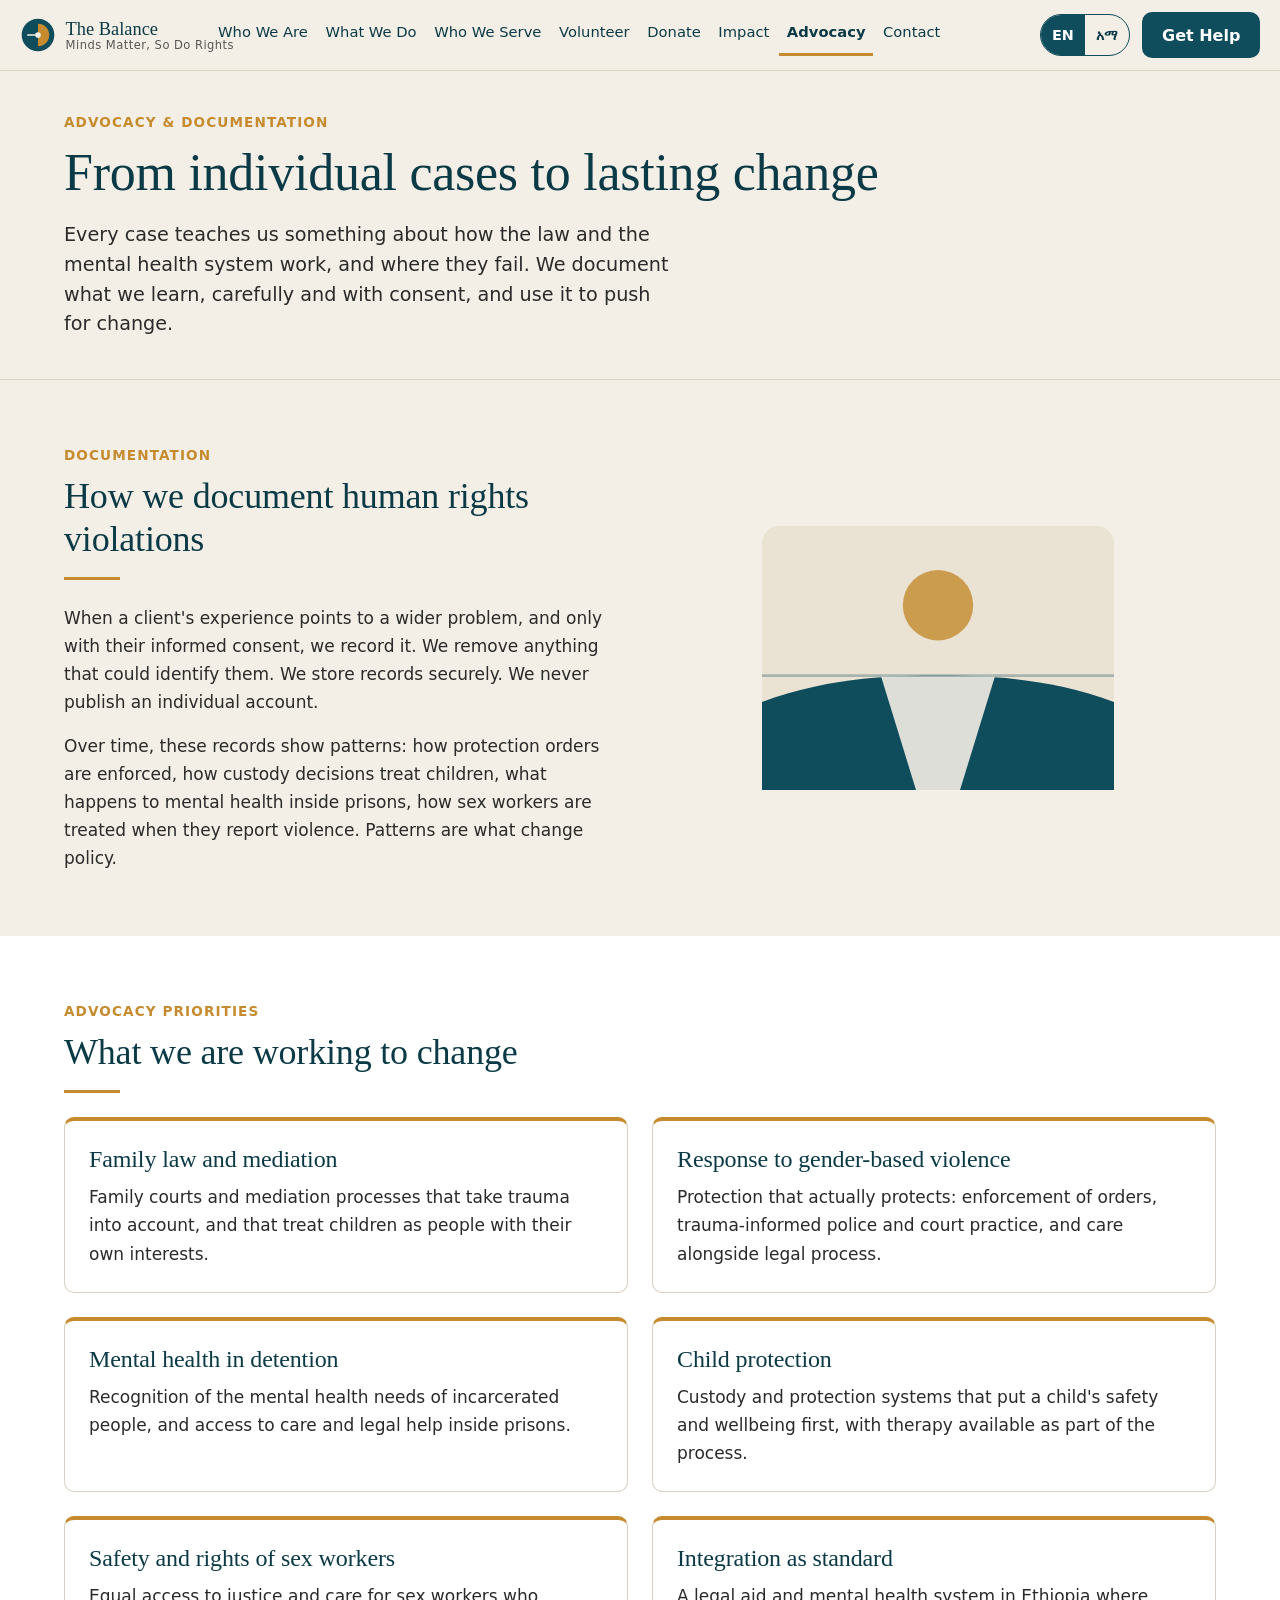
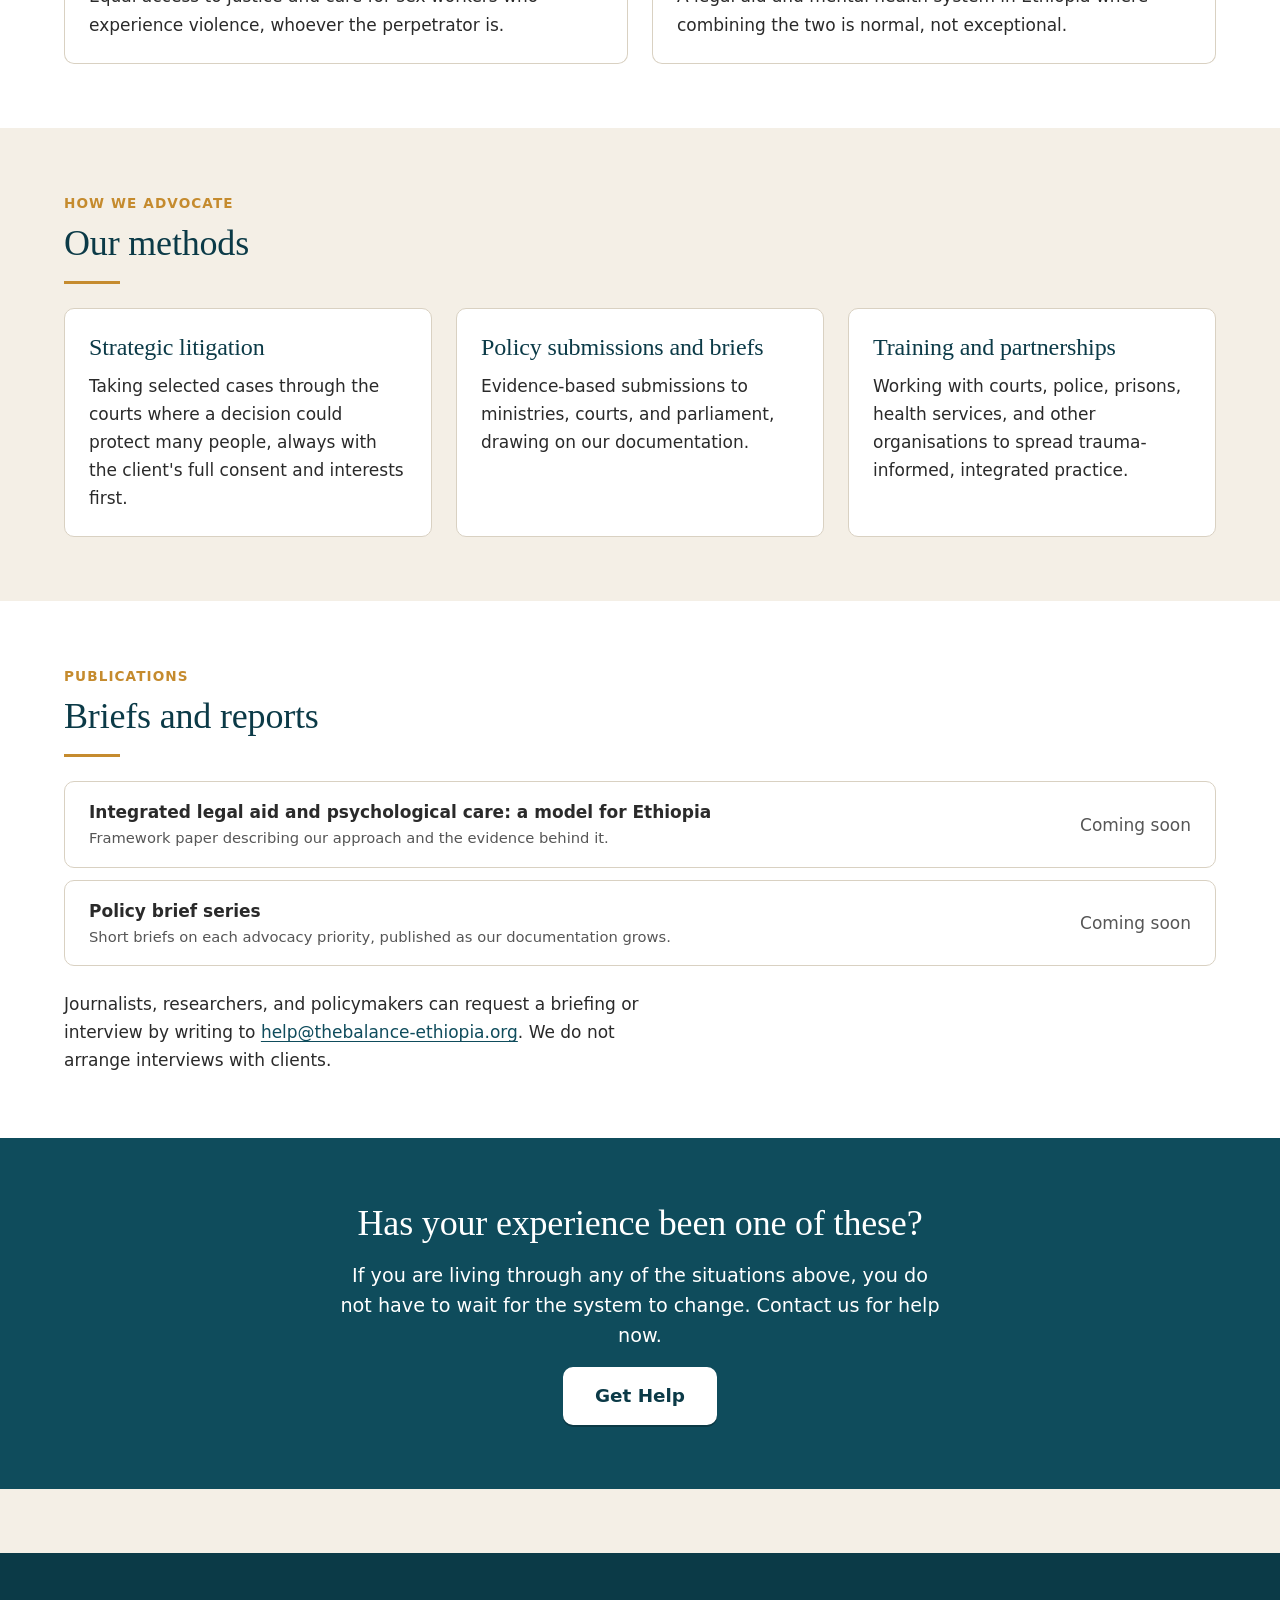
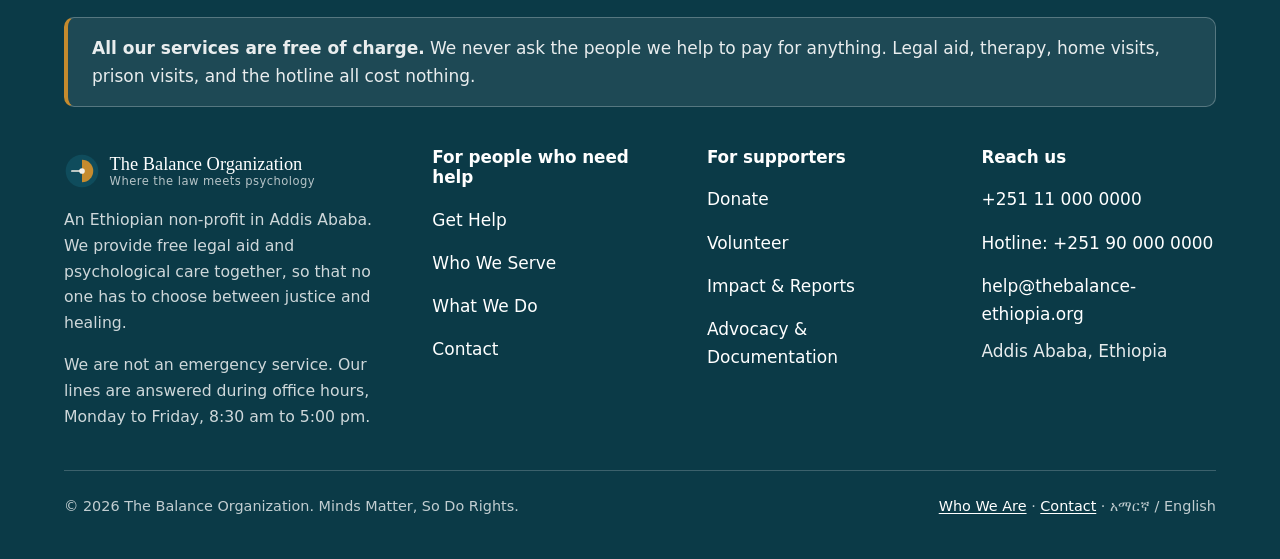
==== advocacy.html @ 49aa0411 "Build The Balance Organization website Ten-page static site for an Addis Ababa non-profit providing " ====
<!DOCTYPE html>
<html lang="en">
<head>
  <meta charset="utf-8">
  <meta name="viewport" content="width=device-width, initial-scale=1">
  <title>Advocacy & Documentation · The Balance Organization</title>
  <meta name="description" content="How we document human rights violations with consent and use what we learn to change law and practice in Ethiopia.">
  <meta name="theme-color" content="#0F4C5C">
  <link rel="icon" href="favicon.svg" type="image/svg+xml">
  <link rel="stylesheet" href="assets/css/style.css">
</head>
<body>
<a class="skip-link" href="#main">Skip to main content</a>
<header class="site-header">
  <div class="wrap site-header__bar">
    <a class="brand" href="index.html">
      <img class="brand__mark" src="assets/img/mark.svg" alt="" width="36" height="36">
      <span class="brand__name">The Balance<small>Minds Matter, So Do Rights</small></span>
    </a>
    <nav class="site-nav" id="site-nav" aria-label="Main" data-open="false">
      <ul>
          <li><a href="who-we-are.html">Who We Are</a></li>
          <li><a href="what-we-do.html">What We Do</a></li>
          <li><a href="who-we-serve.html">Who We Serve</a></li>
          <li><a href="volunteer.html">Volunteer</a></li>
          <li><a href="donate.html">Donate</a></li>
          <li><a href="impact.html">Impact</a></li>
          <li><a href="advocacy.html" aria-current="page">Advocacy</a></li>
          <li><a href="contact.html">Contact</a></li>
      </ul>
    </nav>
    <div class="lang-toggle" role="group" aria-label="Language">
      <button type="button" data-lang="en" aria-pressed="true" lang="en">EN</button>
      <button type="button" data-lang="am" aria-pressed="false" lang="am">አማ</button>
    </div>
    <a class="btn btn--help" href="get-help.html">Get Help</a>
    <button class="nav-toggle" type="button" aria-controls="site-nav" aria-expanded="false">
      <span class="visually-hidden">Menu</span>
      <svg class="icon-menu" viewBox="0 0 24 24" fill="none" stroke="currentColor" stroke-width="2" stroke-linecap="round" aria-hidden="true"><path d="M4 7h16M4 12h16M4 17h16"/></svg>
      <svg class="icon-close" viewBox="0 0 24 24" fill="none" stroke="currentColor" stroke-width="2" stroke-linecap="round" aria-hidden="true"><path d="M6 6l12 12M18 6L6 18"/></svg>
    </button>
  </div>
  <div class="lang-notice" id="lang-notice" hidden>
    <div class="wrap">
      <p><span lang="am">የአማርኛ ገጾች በዝግጅት ላይ ናቸው። እባክዎ ይደውሉልን፦ <a href="tel:+251110000000">+251 11 000 0000</a>።</span><br>
      <span lang="en">Our Amharic pages are being prepared. Please call us on <a href="tel:+251110000000">+251 11 000 0000</a>.</span></p>
      <button type="button" data-close-lang-notice>Close</button>
    </div>
  </div>
</header>

<main id="main">

<section class="hero--page">
  <div class="wrap">
    <span class="eyebrow">Advocacy &amp; Documentation</span>
    <h1>From individual cases to lasting change</h1>
    <p class="lead measure">Every case teaches us something about how the law and the mental health system work, and where they fail. We document what we learn, carefully and with consent, and use it to push for change.</p>
  </div>
</section>

<section class="section">
  <div class="wrap two-up">
    <div>
      <span class="eyebrow">Documentation</span>
      <h2>How we document human rights violations</h2>
      <hr class="rule">
      <p class="measure">When a client's experience points to a wider problem, and only with their informed consent, we record it. We remove anything that could identify them. We store records securely. We never publish an individual account.</p>
      <p class="measure">Over time, these records show patterns: how protection orders are enforced, how custody decisions treat children, what happens to mental health inside prisons, how sex workers are treated when they report violence. Patterns are what change policy.</p>
    </div>
    <div class="two-up__art art">
      <img src="assets/img/path.svg" alt="" width="400" height="300">
    </div>
  </div>
</section>

<section class="section section--white">
  <div class="wrap">
    <span class="eyebrow">Advocacy priorities</span>
    <h2>What we are working to change</h2>
    <hr class="rule">
    <div class="grid grid--2">
      <div class="card card--accent">
        <h3>Family law and mediation</h3>
        <p>Family courts and mediation processes that take trauma into account, and that treat children as people with their own interests.</p>
      </div>
      <div class="card card--accent">
        <h3>Response to gender-based violence</h3>
        <p>Protection that actually protects: enforcement of orders, trauma-informed police and court practice, and care alongside legal process.</p>
      </div>
      <div class="card card--accent">
        <h3>Mental health in detention</h3>
        <p>Recognition of the mental health needs of incarcerated people, and access to care and legal help inside prisons.</p>
      </div>
      <div class="card card--accent">
        <h3>Child protection</h3>
        <p>Custody and protection systems that put a child's safety and wellbeing first, with therapy available as part of the process.</p>
      </div>
      <div class="card card--accent">
        <h3>Safety and rights of sex workers</h3>
        <p>Equal access to justice and care for sex workers who experience violence, whoever the perpetrator is.</p>
      </div>
      <div class="card card--accent">
        <h3>Integration as standard</h3>
        <p>A legal aid and mental health system in Ethiopia where combining the two is normal, not exceptional.</p>
      </div>
    </div>
  </div>
</section>

<section class="section">
  <div class="wrap">
    <span class="eyebrow">How we advocate</span>
    <h2>Our methods</h2>
    <hr class="rule">
    <div class="grid grid--3">
      <div class="card">
        <h3>Strategic litigation</h3>
        <p>Taking selected cases through the courts where a decision could protect many people, always with the client's full consent and interests first.</p>
      </div>
      <div class="card">
        <h3>Policy submissions and briefs</h3>
        <p>Evidence-based submissions to ministries, courts, and parliament, drawing on our documentation.</p>
      </div>
      <div class="card">
        <h3>Training and partnerships</h3>
        <p>Working with courts, police, prisons, health services, and other organisations to spread trauma-informed, integrated practice.</p>
      </div>
    </div>
  </div>
</section>

<section class="section section--white" id="publications">
  <div class="wrap">
    <span class="eyebrow">Publications</span>
    <h2>Briefs and reports</h2>
    <hr class="rule">
    <ul class="report-list">
      <li>
        <div>
          <strong>Integrated legal aid and psychological care: a model for Ethiopia</strong>
          <span class="report__meta">Framework paper describing our approach and the evidence behind it.</span>
        </div>
        <span class="muted">Coming soon</span>
      </li>
      <li>
        <div>
          <strong>Policy brief series</strong>
          <span class="report__meta">Short briefs on each advocacy priority, published as our documentation grows.</span>
        </div>
        <span class="muted">Coming soon</span>
      </li>
    </ul>
    <p class="mt-3 measure">Journalists, researchers, and policymakers can request a briefing or interview by writing to <a href="mailto:help@thebalance-ethiopia.org">help@thebalance-ethiopia.org</a>. We do not arrange interviews with clients.</p>
  </div>
</section>

<section class="section section--teal">
  <div class="wrap center">
    <h2>Has your experience been one of these?</h2>
    <p class="lead measure">If you are living through any of the situations above, you do not have to wait for the system to change. Contact us for help now.</p>
    <a class="btn btn--help" href="get-help.html">Get Help</a>
  </div>
</section>

</main>
<footer class="site-footer">
  <div class="wrap">
    <div class="footer-free">
      <p><strong>All our services are free of charge.</strong> We never ask the people we help to pay for anything. Legal aid, therapy, home visits, prison visits, and the hotline all cost nothing.</p>
    </div>
    <div class="footer-grid">
      <div class="footer-brand">
        <a class="brand" href="index.html">
          <img class="brand__mark" src="assets/img/mark.svg" alt="" width="36" height="36">
          <span class="brand__name">The Balance Organization<small>Where the law meets psychology</small></span>
        </a>
        <p>An Ethiopian non-profit in Addis Ababa. We provide free legal aid and psychological care together, so that no one has to choose between justice and healing.</p>
        <p>We are not an emergency service. Our lines are answered during office hours, Monday to Friday, 8:30 am to 5:00 pm.</p>
      </div>
      <div>
        <h2>For people who need help</h2>
        <ul>
          <li><a href="get-help.html">Get Help</a></li>
          <li><a href="who-we-serve.html">Who We Serve</a></li>
          <li><a href="what-we-do.html">What We Do</a></li>
          <li><a href="contact.html">Contact</a></li>
        </ul>
      </div>
      <div>
        <h2>For supporters</h2>
        <ul>
          <li><a href="donate.html">Donate</a></li>
          <li><a href="volunteer.html">Volunteer</a></li>
          <li><a href="impact.html">Impact &amp; Reports</a></li>
          <li><a href="advocacy.html">Advocacy &amp; Documentation</a></li>
        </ul>
      </div>
      <div>
        <h2>Reach us</h2>
        <ul>
          <li><a href="tel:+251110000000">+251 11 000 0000</a></li>
          <li><a href="tel:+251900000000">Hotline: +251 90 000 0000</a></li>
          <li><a href="mailto:help@thebalance-ethiopia.org">help@thebalance-ethiopia.org</a></li>
          <li>Addis Ababa, Ethiopia</li>
        </ul>
      </div>
    </div>
    <div class="footer-bottom">
      <p>&copy; <span id="year">2026</span> The Balance Organization. Minds Matter, So Do Rights.</p>
      <p><a href="who-we-are.html">Who We Are</a> &middot; <a href="contact.html">Contact</a> &middot; <span lang="am">አማርኛ</span> / English</p>
    </div>
  </div>
</footer>
<script src="assets/js/main.js"></script>
</body>
</html>
---- assets/css/style.css ----
/* ==========================================================================
   The Balance Organization — site stylesheet
   Mobile-first. No external dependencies. System fonts for fast loading.
   ========================================================================== */

:root {
  --teal: #0F4C5C;
  --teal-dark: #0B3A47;
  --teal-soft: #E3EDEF;
  --sand: #F4EFE6;
  --sand-deep: #EAE2D3;
  --gold: #C58B2E;
  --gold-soft: #F3E6CF;
  --charcoal: #2A2A2A;
  --ink-muted: #565656;
  --white: #FFFFFF;
  --line: #D9D1C2;
  --danger: #8A2B2B;

  --font-serif: Georgia, "Times New Roman", "Noto Serif Ethiopic", "Abyssinica SIL", serif;
  --font-sans: system-ui, -apple-system, "Segoe UI", Roboto, "Helvetica Neue", Arial, "Noto Sans Ethiopic", sans-serif;

  --measure: 38rem;
  --wrap: 72rem;
  --radius: 10px;
  --tap: 3rem; /* 48px minimum tap target */
  --space-1: 0.5rem;
  --space-2: 1rem;
  --space-3: 1.5rem;
  --space-4: 2.5rem;
  --space-5: 4rem;
  --space-6: 6rem;
}

/* --------------------------------------------------------------------------
   Reset / base
   -------------------------------------------------------------------------- */
*, *::before, *::after { box-sizing: border-box; }
html { -webkit-text-size-adjust: 100%; scroll-behavior: smooth; }
@media (prefers-reduced-motion: reduce) {
  html { scroll-behavior: auto; }
  *, *::before, *::after { transition: none !important; animation: none !important; }
}
body {
  margin: 0;
  font-family: var(--font-sans);
  font-size: 1.0625rem;
  line-height: 1.65;
  color: var(--charcoal);
  background: var(--sand);
}
img, svg { max-width: 100%; height: auto; display: block; }
h1, h2, h3, h4 {
  font-family: var(--font-serif);
  font-weight: 400;
  line-height: 1.2;
  color: var(--teal-dark);
  margin: 0 0 var(--space-2);
  letter-spacing: -0.005em;
}
h1 { font-size: clamp(2rem, 6vw, 3.25rem); }
h2 { font-size: clamp(1.6rem, 4.5vw, 2.25rem); }
h3 { font-size: clamp(1.25rem, 3.5vw, 1.5rem); }
h4 { font-size: 1.125rem; font-family: var(--font-sans); font-weight: 600; }
p, ul, ol { margin: 0 0 var(--space-2); }
p:last-child, ul:last-child, ol:last-child { margin-bottom: 0; }
ul, ol { padding-left: 1.25rem; }
li { margin-bottom: 0.4rem; }
a { color: var(--teal); text-underline-offset: 0.15em; }
a:hover { color: var(--teal-dark); }
strong { font-weight: 600; }
small { font-size: 0.9rem; }
hr { border: 0; border-top: 1px solid var(--line); margin: var(--space-4) 0; }

:focus-visible {
  outline: 3px solid var(--gold);
  outline-offset: 3px;
  border-radius: 4px;
}

.visually-hidden {
  position: absolute !important;
  width: 1px; height: 1px;
  padding: 0; margin: -1px;
  overflow: hidden; clip: rect(0 0 0 0);
  white-space: nowrap; border: 0;
}

.skip-link {
  position: absolute; left: 0.5rem; top: -4rem;
  background: var(--teal); color: var(--white);
  padding: 0.75rem 1rem; border-radius: var(--radius);
  z-index: 100; text-decoration: none;
}
.skip-link:focus { top: 0.5rem; }

/* --------------------------------------------------------------------------
   Layout helpers
   -------------------------------------------------------------------------- */
.wrap { width: min(100% - 2.5rem, var(--wrap)); margin-inline: auto; }
.measure { max-width: var(--measure); }
.center { text-align: center; }
.center .measure { margin-inline: auto; }

.section { padding: var(--space-5) 0; }
.section--tight { padding: var(--space-4) 0; }
.section--teal { background: var(--teal); color: var(--white); }
.section--teal h1, .section--teal h2, .section--teal h3, .section--teal h4 { color: var(--white); }
.section--teal a { color: var(--white); }
.section--teal .muted { color: rgba(255,255,255,0.85); }
.section--white { background: var(--white); }
.section--deep { background: var(--sand-deep); }

.eyebrow {
  font-family: var(--font-sans);
  font-size: 0.85rem;
  font-weight: 600;
  letter-spacing: 0.08em;
  text-transform: uppercase;
  color: var(--gold);
  margin-bottom: var(--space-1);
  display: block;
}
.section--teal .eyebrow { color: var(--gold-soft); }
.lead { font-size: 1.2rem; line-height: 1.55; }
.muted { color: var(--ink-muted); }

.rule {
  width: 3.5rem; height: 3px; background: var(--gold);
  border: 0; margin: var(--space-2) 0 var(--space-3);
}
.center .rule { margin-inline: auto; }

.grid { display: grid; gap: var(--space-3); }
@media (min-width: 40em) {
  .grid--2 { grid-template-columns: repeat(2, 1fr); }
  .grid--3 { grid-template-columns: repeat(2, 1fr); }
}
@media (min-width: 60em) {
  .grid--3 { grid-template-columns: repeat(3, 1fr); }
  .grid--4 { grid-template-columns: repeat(4, 1fr); }
  .grid--sidebar { grid-template-columns: 2fr 1fr; align-items: start; }
}

.stack > * + * { margin-top: var(--space-2); }
.stack-lg > * + * { margin-top: var(--space-4); }

/* --------------------------------------------------------------------------
   Buttons — "Get Help" is always the most prominent element on the page.
   "Donate" is secondary and never sits in the same block as "Get Help".
   -------------------------------------------------------------------------- */
.btn {
  display: inline-flex; align-items: center; justify-content: center; gap: 0.5rem;
  min-height: var(--tap); padding: 0.85rem 1.5rem;
  font-family: var(--font-sans); font-size: 1.05rem; font-weight: 600;
  text-decoration: none; border-radius: var(--radius);
  border: 2px solid transparent; cursor: pointer;
  transition: background-color 120ms ease, color 120ms ease, border-color 120ms ease;
  line-height: 1.2; text-align: center;
}
.btn--help {
  background: var(--teal); color: var(--white); border-color: var(--teal);
  font-size: 1.15rem; padding: 1rem 1.9rem;
  box-shadow: 0 2px 0 var(--teal-dark);
}
.btn--help:hover, .btn--help:focus-visible { background: var(--teal-dark); border-color: var(--teal-dark); color: var(--white); }
.section--teal .btn--help { background: var(--white); color: var(--teal-dark); border-color: var(--white); box-shadow: 0 2px 0 rgba(0,0,0,0.25); }
.section--teal .btn--help:hover { background: var(--sand); color: var(--teal-dark); border-color: var(--sand); }

.btn--secondary {
  background: transparent; color: var(--teal-dark); border-color: var(--teal);
}
.btn--secondary:hover, .btn--secondary:focus-visible { background: var(--teal-soft); color: var(--teal-dark); }
.section--teal .btn--secondary { color: var(--white); border-color: rgba(255,255,255,0.7); }
.section--teal .btn--secondary:hover { background: rgba(255,255,255,0.12); color: var(--white); }

.btn--quiet { background: transparent; color: var(--teal); border-color: transparent; text-decoration: underline; text-underline-offset: 0.2em; }
.btn--block { display: flex; width: 100%; }
.btn--sm { min-height: 2.75rem; padding: 0.6rem 1.1rem; font-size: 0.98rem; }

.btn-note { display: block; margin-top: 0.75rem; font-size: 0.92rem; color: var(--ink-muted); }
.section--teal .btn-note { color: rgba(255,255,255,0.85); }

/* --------------------------------------------------------------------------
   Header
   -------------------------------------------------------------------------- */
.site-header {
  background: var(--sand);
  border-bottom: 1px solid var(--line);
  position: sticky; top: 0; z-index: 50;
}
.site-header__bar {
  display: flex; flex-wrap: wrap; align-items: center; gap: 0.5rem;
  min-height: 4.25rem; padding: 0.5rem 0;
}
.brand {
  display: inline-flex; align-items: center; gap: 0.6rem;
  text-decoration: none; color: var(--teal-dark);
  margin-right: auto; min-height: var(--tap);
}
.brand__mark { width: 2.25rem; height: 2.25rem; flex: none; }
.brand__name {
  font-family: var(--font-serif); font-size: 1.15rem; line-height: 1.1; white-space: nowrap;
}
@media (max-width: 30em) { .brand__name small { display: none; } }
.brand__name small { display: block; font-family: var(--font-sans); font-size: 0.72rem; color: var(--ink-muted); letter-spacing: 0.04em; }

.lang-toggle {
  display: inline-flex; border: 1px solid var(--teal); border-radius: 999px;
  overflow: hidden; flex: none;
}
.lang-toggle button {
  min-width: 2.75rem; min-height: 2.5rem; padding: 0 0.7rem;
  background: transparent; border: 0; color: var(--teal-dark);
  font-family: var(--font-sans); font-size: 0.9rem; font-weight: 600; cursor: pointer;
}
.lang-toggle button[aria-pressed="true"] { background: var(--teal); color: var(--white); }

.nav-toggle {
  display: inline-flex; align-items: center; justify-content: center;
  width: var(--tap); height: var(--tap); flex: none;
  background: transparent; border: 1px solid var(--teal); border-radius: var(--radius);
  color: var(--teal-dark); cursor: pointer;
}
.nav-toggle svg { width: 1.4rem; height: 1.4rem; }
.nav-toggle .icon-close { display: none; }
.nav-toggle[aria-expanded="true"] .icon-menu { display: none; }
.nav-toggle[aria-expanded="true"] .icon-close { display: block; }

.site-header .btn--help { font-size: 1rem; padding: 0.7rem 1.1rem; min-height: 2.75rem; box-shadow: none; white-space: nowrap; }

.site-nav { display: none; flex-basis: 100%; order: 10; padding: 0.5rem 0 1rem; }
.site-nav[data-open="true"] { display: block; }
.site-nav ul { list-style: none; margin: 0; padding: 0; display: flex; flex-direction: column; }
.site-nav a {
  display: flex; align-items: center; min-height: var(--tap);
  padding: 0.5rem 0.75rem; text-decoration: none; color: var(--teal-dark);
  font-weight: 500; border-radius: var(--radius); border-bottom: 1px solid var(--line);
}
.site-nav a:hover { background: var(--teal-soft); }
.site-nav a[aria-current="page"] { font-weight: 700; box-shadow: inset 4px 0 0 var(--gold); }

@media (min-width: 75em) {
  .site-header .wrap { width: min(100% - 2.5rem, 90rem); }
  .site-header__bar { gap: 0.75rem; flex-wrap: nowrap; }
  .nav-toggle { display: none; }
  .site-nav { display: block; padding: 0; order: 0; margin-left: auto; margin-right: 0.5rem; }
  .brand { margin-right: 0; }
  .site-nav ul { flex-direction: row; gap: 0.1rem; }
  .site-nav a { border-bottom: 0; padding: 0.5rem 0.5rem; font-size: 0.92rem; white-space: nowrap; }
  .site-nav a[aria-current="page"] { box-shadow: inset 0 -3px 0 var(--gold); border-radius: 0; }
}

.lang-notice {
  background: var(--gold-soft); border-bottom: 1px solid var(--line);
  padding: 0.75rem 0; font-size: 0.95rem;
}
.lang-notice[hidden] { display: none; }
.lang-notice .wrap { display: flex; gap: 1rem; align-items: center; flex-wrap: wrap; }
.lang-notice p { margin: 0; flex: 1 1 18rem; }
.lang-notice button {
  min-height: 2.5rem; padding: 0 0.9rem; border-radius: 999px;
  background: transparent; border: 1px solid var(--charcoal); cursor: pointer; font-weight: 600;
}

/* --------------------------------------------------------------------------
   Hero
   -------------------------------------------------------------------------- */
.hero { padding: var(--space-4) 0 var(--space-5); }
.hero__inner { display: grid; gap: var(--space-4); align-items: center; }
.hero__art { max-width: 26rem; margin-inline: auto; width: 100%; }
.hero h1 { margin-bottom: 0.5rem; }
.hero .tagline { font-family: var(--font-serif); font-size: clamp(1.25rem, 3.5vw, 1.6rem); color: var(--gold); font-style: italic; margin-bottom: var(--space-3); }
.hero .lead { margin-bottom: var(--space-3); }
@media (min-width: 52em) {
  .hero__inner { grid-template-columns: 3fr 2fr; }
  .hero__art { max-width: none; }
}
.hero--page { padding: var(--space-4) 0; border-bottom: 1px solid var(--line); }
.hero--page h1 { margin-bottom: var(--space-2); }

/* --------------------------------------------------------------------------
   Cards, tiles, lists
   -------------------------------------------------------------------------- */
.card {
  background: var(--white); border: 1px solid var(--line); border-radius: var(--radius);
  padding: var(--space-3);
}
.card--teal { background: var(--teal); color: var(--white); border-color: var(--teal); }
.card--teal h2, .card--teal h3, .card--teal h4 { color: var(--white); }
.card--teal a { color: var(--white); }
.card--soft { background: var(--sand-deep); border-color: var(--sand-deep); }
.card--accent { border-top: 4px solid var(--gold); }
.card h3 { margin-bottom: 0.6rem; }
.card ul { padding-left: 1.1rem; }

.tile {
  display: block; text-decoration: none; color: inherit;
  background: var(--white); border: 1px solid var(--line); border-radius: var(--radius);
  padding: var(--space-3); min-height: var(--tap);
  transition: border-color 120ms ease, transform 120ms ease;
}
.tile:hover, .tile:focus-visible { border-color: var(--teal); }
.tile h3 { font-size: 1.2rem; margin-bottom: 0.4rem; }
.tile p { margin: 0; color: var(--ink-muted); font-size: 0.98rem; }
.tile .tile__go { display: inline-block; margin-top: 0.75rem; color: var(--teal); font-weight: 600; }

.checklist { list-style: none; padding: 0; }
.checklist li { position: relative; padding-left: 1.9rem; margin-bottom: 0.6rem; }
.checklist li::before {
  content: ""; position: absolute; left: 0; top: 0.45em;
  width: 0.9rem; height: 0.9rem; border-radius: 50%;
  background: var(--gold);
}
.section--teal .checklist li::before { background: var(--gold-soft); }

.steps { list-style: none; padding: 0; counter-reset: step; display: grid; gap: var(--space-3); }
.steps li { position: relative; padding-left: 3.6rem; counter-increment: step; }
.steps li::before {
  content: counter(step);
  position: absolute; left: 0; top: 0;
  width: 2.75rem; height: 2.75rem; border-radius: 50%;
  display: grid; place-items: center;
  background: var(--teal); color: var(--white);
  font-family: var(--font-serif); font-size: 1.3rem;
}
.steps h3 { font-size: 1.25rem; margin-bottom: 0.3rem; }
.steps p { margin: 0; }
@media (min-width: 52em) { .steps--row { grid-template-columns: repeat(3, 1fr); } }

.definition dt { font-weight: 600; color: var(--teal-dark); margin-top: var(--space-2); }
.definition dd { margin: 0.25rem 0 0; }

.quote-block {
  border-left: 4px solid var(--gold); padding: 0.5rem 0 0.5rem 1.25rem;
  font-family: var(--font-serif); font-size: clamp(1.25rem, 3.5vw, 1.6rem); line-height: 1.4;
  color: var(--teal-dark); margin: var(--space-3) 0;
}
.section--teal .quote-block, .card--teal .quote-block, .model__bridge .quote-block { color: var(--white); border-left-color: var(--gold-soft); }

.notice {
  display: flex; gap: 0.9rem; align-items: flex-start;
  background: var(--white); border: 1px solid var(--line); border-left: 5px solid var(--teal);
  border-radius: var(--radius); padding: var(--space-2) var(--space-3);
}
.notice svg { width: 1.6rem; height: 1.6rem; flex: none; margin-top: 0.15rem; color: var(--teal); }
.notice p { margin: 0; }
.notice--gold { border-left-color: var(--gold); }
.notice--gold svg { color: var(--gold); }
.notice--calm { background: var(--teal-soft); border-color: var(--teal-soft); border-left-color: var(--teal); }

/* Confidentiality block — required on Get Help and Contact */
.confidential {
  background: var(--white); border: 2px solid var(--teal); border-radius: var(--radius);
  padding: var(--space-3);
}
.confidential h2, .confidential h3 { display: flex; align-items: center; gap: 0.6rem; margin-bottom: 0.75rem; }
.confidential svg { width: 1.6rem; height: 1.6rem; color: var(--teal); flex: none; }

/* --------------------------------------------------------------------------
   Integrated model (What We Do)
   -------------------------------------------------------------------------- */
.model { display: grid; gap: var(--space-3); }
.model__col { background: var(--white); border: 1px solid var(--line); border-radius: var(--radius); padding: var(--space-3); }
.model__bridge {
  background: var(--teal); color: var(--white); border-radius: var(--radius); padding: var(--space-3);
  display: flex; flex-direction: column; justify-content: center;
}
.model__bridge h2, .model__bridge h3 { color: var(--white); }
.model__bridge .eyebrow { color: var(--gold-soft); }
@media (min-width: 60em) {
  .model { grid-template-columns: 1fr 1.1fr 1fr; align-items: stretch; }
}

/* --------------------------------------------------------------------------
   Forms — large tap targets, plain labels, high contrast
   -------------------------------------------------------------------------- */
.form { background: var(--white); border: 1px solid var(--line); border-radius: var(--radius); padding: var(--space-3); }
.form fieldset { border: 0; padding: 0; margin: 0 0 var(--space-3); min-width: 0; }
.form legend { font-weight: 600; color: var(--teal-dark); padding: 0; margin-bottom: 0.5rem; font-size: 1.05rem; }
.field { margin-bottom: var(--space-3); }
.field label, .field .label { display: block; font-weight: 600; margin-bottom: 0.4rem; color: var(--teal-dark); }
.field .hint { display: block; font-weight: 400; color: var(--ink-muted); font-size: 0.92rem; margin-top: 0.15rem; }
.field input[type="text"], .field input[type="tel"], .field input[type="email"], .field input[type="number"],
.field select, .field textarea {
  width: 100%; min-height: var(--tap); padding: 0.7rem 0.9rem;
  font: inherit; color: var(--charcoal);
  background: var(--white); border: 2px solid #8C8579; border-radius: var(--radius);
}
.field input:focus, .field select:focus, .field textarea:focus { border-color: var(--teal); outline: 3px solid var(--gold); outline-offset: 2px; }
.field textarea { min-height: 7rem; resize: vertical; }
.optional { font-weight: 400; color: var(--ink-muted); }

.choice { display: grid; gap: 0.5rem; }
.choice label {
  display: flex; align-items: flex-start; gap: 0.75rem;
  min-height: var(--tap); padding: 0.7rem 0.9rem;
  border: 2px solid var(--line); border-radius: var(--radius);
  background: var(--sand); font-weight: 500; cursor: pointer; margin: 0; color: var(--charcoal);
}
.choice label:hover { border-color: var(--teal); }
.choice label:has(input:checked) { border-color: var(--teal); background: var(--teal-soft); }
.choice input { width: 1.35rem; height: 1.35rem; margin: 0.15rem 0 0; flex: none; accent-color: var(--teal); }
.choice--row { grid-template-columns: repeat(auto-fit, minmax(8rem, 1fr)); }

.form-actions { margin-top: var(--space-3); }
.form-status { margin-top: var(--space-2); }
.form-status[hidden] { display: none; }
.form-success { background: var(--teal-soft); border-radius: var(--radius); padding: var(--space-3); }
.form-success h3 { margin-bottom: 0.5rem; }
.error-text { color: var(--danger); font-weight: 600; }

/* --------------------------------------------------------------------------
   Donate — frequency side by side, monthly default
   -------------------------------------------------------------------------- */
.give-grid { display: grid; gap: var(--space-3); }
@media (min-width: 44em) { .give-grid { grid-template-columns: 1fr 1fr; } }
.give-card {
  background: var(--white); border: 2px solid var(--line); border-radius: var(--radius); padding: var(--space-3);
  position: relative;
}
.give-card[data-selected="true"] { border-color: var(--teal); box-shadow: 0 0 0 3px var(--teal-soft); }
.give-card__badge {
  position: absolute; top: -0.8rem; left: var(--space-3);
  background: var(--gold); color: var(--charcoal); font-size: 0.78rem; font-weight: 700;
  letter-spacing: 0.06em; text-transform: uppercase; padding: 0.25rem 0.7rem; border-radius: 999px;
}
.give-card h3 { margin-bottom: 0.25rem; }
.give-card .muted { margin-bottom: var(--space-2); }
.amounts { display: grid; grid-template-columns: repeat(2, 1fr); gap: 0.5rem; margin-bottom: 0.75rem; }
.amounts label {
  display: flex; align-items: center; justify-content: center; min-height: var(--tap);
  border: 2px solid var(--line); border-radius: var(--radius); background: var(--sand);
  font-weight: 600; cursor: pointer; margin: 0; text-align: center; padding: 0.5rem;
}
.amounts label:has(input:checked) { border-color: var(--teal); background: var(--teal); color: var(--white); }
.amounts input { position: absolute; opacity: 0; width: 0; height: 0; }
.amount-custom { display: flex; gap: 0.5rem; align-items: center; }
.amount-custom input { flex: 1; min-width: 0; }
.amount-custom select { min-height: var(--tap); border: 2px solid #8C8579; border-radius: var(--radius); padding: 0 0.6rem; font: inherit; background: var(--white); }

.fund-grid { display: grid; gap: 0.75rem; }
@media (min-width: 44em) { .fund-grid { grid-template-columns: 1fr 1fr; } }
.fund {
  display: flex; gap: 0.9rem; align-items: flex-start;
  background: var(--white); border: 2px solid var(--line); border-radius: var(--radius);
  padding: var(--space-2) var(--space-3); cursor: pointer; margin: 0; min-height: var(--tap);
}
.fund:hover { border-color: var(--teal); }
.fund:has(input:checked) { border-color: var(--teal); background: var(--teal-soft); }
.fund input { width: 1.35rem; height: 1.35rem; margin-top: 0.25rem; flex: none; accent-color: var(--teal); }
.fund strong { display: block; color: var(--teal-dark); font-family: var(--font-serif); font-weight: 400; font-size: 1.15rem; margin-bottom: 0.2rem; }
.fund span { color: var(--ink-muted); font-size: 0.98rem; }

.give-summary { background: var(--sand-deep); border-radius: var(--radius); padding: var(--space-2) var(--space-3); margin-bottom: var(--space-2); }
.give-summary p { margin: 0; }

.payment[hidden] { display: none; }

/* --------------------------------------------------------------------------
   Two paths (Volunteer)
   -------------------------------------------------------------------------- */
.path { display: flex; flex-direction: column; }
.path .btn { margin-top: auto; }
.path dl { margin: 0 0 var(--space-3); }
.path dt { font-weight: 600; color: var(--teal-dark); margin-top: var(--space-2); font-size: 0.95rem; letter-spacing: 0.02em; text-transform: uppercase; }
.path dt:first-child { margin-top: 0; }
.path dd { margin: 0.2rem 0 0; }

/* --------------------------------------------------------------------------
   Reports list
   -------------------------------------------------------------------------- */
.report-list { list-style: none; padding: 0; margin: 0; }
.report-list li {
  display: flex; flex-wrap: wrap; gap: 0.5rem 1rem; align-items: center; justify-content: space-between;
  background: var(--white); border: 1px solid var(--line); border-radius: var(--radius);
  padding: var(--space-2) var(--space-3); margin-bottom: 0.75rem;
}
.report-list .report__meta { color: var(--ink-muted); font-size: 0.92rem; display: block; }
.report-list a.btn { flex: none; }

/* --------------------------------------------------------------------------
   Contact
   -------------------------------------------------------------------------- */
.contact-list { list-style: none; padding: 0; margin: 0; display: grid; gap: var(--space-2); }
.contact-list li { display: flex; gap: 0.9rem; align-items: flex-start; }
.contact-list svg { width: 1.6rem; height: 1.6rem; color: var(--teal); flex: none; margin-top: 0.15rem; }
.contact-list strong { display: block; color: var(--teal-dark); }
.contact-list a { font-size: 1.15rem; font-weight: 600; text-decoration: none; display: inline-block; min-height: var(--tap); padding: 0.5rem 0; }
.contact-list a:hover { text-decoration: underline; }

/* --------------------------------------------------------------------------
   Footer
   -------------------------------------------------------------------------- */
.site-footer { background: var(--teal-dark); color: rgba(255,255,255,0.9); padding: var(--space-5) 0 var(--space-4); margin-top: var(--space-5); }
.site-footer a { color: var(--white); }
.site-footer h2 { color: var(--white); font-size: 1.05rem; font-family: var(--font-sans); font-weight: 600; margin-bottom: 0.75rem; }
.site-footer ul { list-style: none; padding: 0; margin: 0; }
.site-footer li { margin-bottom: 0.15rem; }
.site-footer li a { display: inline-block; padding: 0.4rem 0; text-decoration: none; }
.site-footer li a:hover { text-decoration: underline; }
.footer-free {
  background: rgba(255,255,255,0.08); border: 1px solid rgba(255,255,255,0.25); border-left: 4px solid var(--gold);
  border-radius: var(--radius); padding: var(--space-2) var(--space-3); margin-bottom: var(--space-4);
}
.footer-free p { margin: 0; }
.footer-grid { display: grid; gap: var(--space-4); }
@media (min-width: 48em) { .footer-grid { grid-template-columns: 1.4fr 1fr 1fr 1fr; } }
.footer-brand .brand { color: var(--white); margin-bottom: 0.75rem; }
.footer-brand .brand__name small { color: rgba(255,255,255,0.7); }
.footer-brand p { color: rgba(255,255,255,0.8); font-size: 0.98rem; }
.footer-bottom { border-top: 1px solid rgba(255,255,255,0.2); margin-top: var(--space-4); padding-top: var(--space-3); font-size: 0.9rem; color: rgba(255,255,255,0.75); display: flex; flex-wrap: wrap; gap: 0.5rem 1.5rem; justify-content: space-between; }
.footer-bottom p { margin: 0; }

/* --------------------------------------------------------------------------
   Utilities
   -------------------------------------------------------------------------- */
.mt-2 { margin-top: var(--space-2); } .mt-3 { margin-top: var(--space-3); } .mt-4 { margin-top: var(--space-4); }
.mb-2 { margin-bottom: var(--space-2); } .mb-3 { margin-bottom: var(--space-3); } .mb-4 { margin-bottom: var(--space-4); }
.flow-actions { display: flex; flex-wrap: wrap; gap: 0.75rem; align-items: center; }
.art { max-width: 22rem; margin-inline: auto; }
.art--wide { max-width: 34rem; }
.two-up { display: grid; gap: var(--space-4); align-items: center; }
@media (min-width: 52em) { .two-up { grid-template-columns: 1fr 1fr; } .two-up--art-left .two-up__art { order: -1; } }

@media print {
  .site-header, .site-footer, .nav-toggle, .lang-toggle, .btn { display: none !important; }
  body { background: #fff; color: #000; }
}
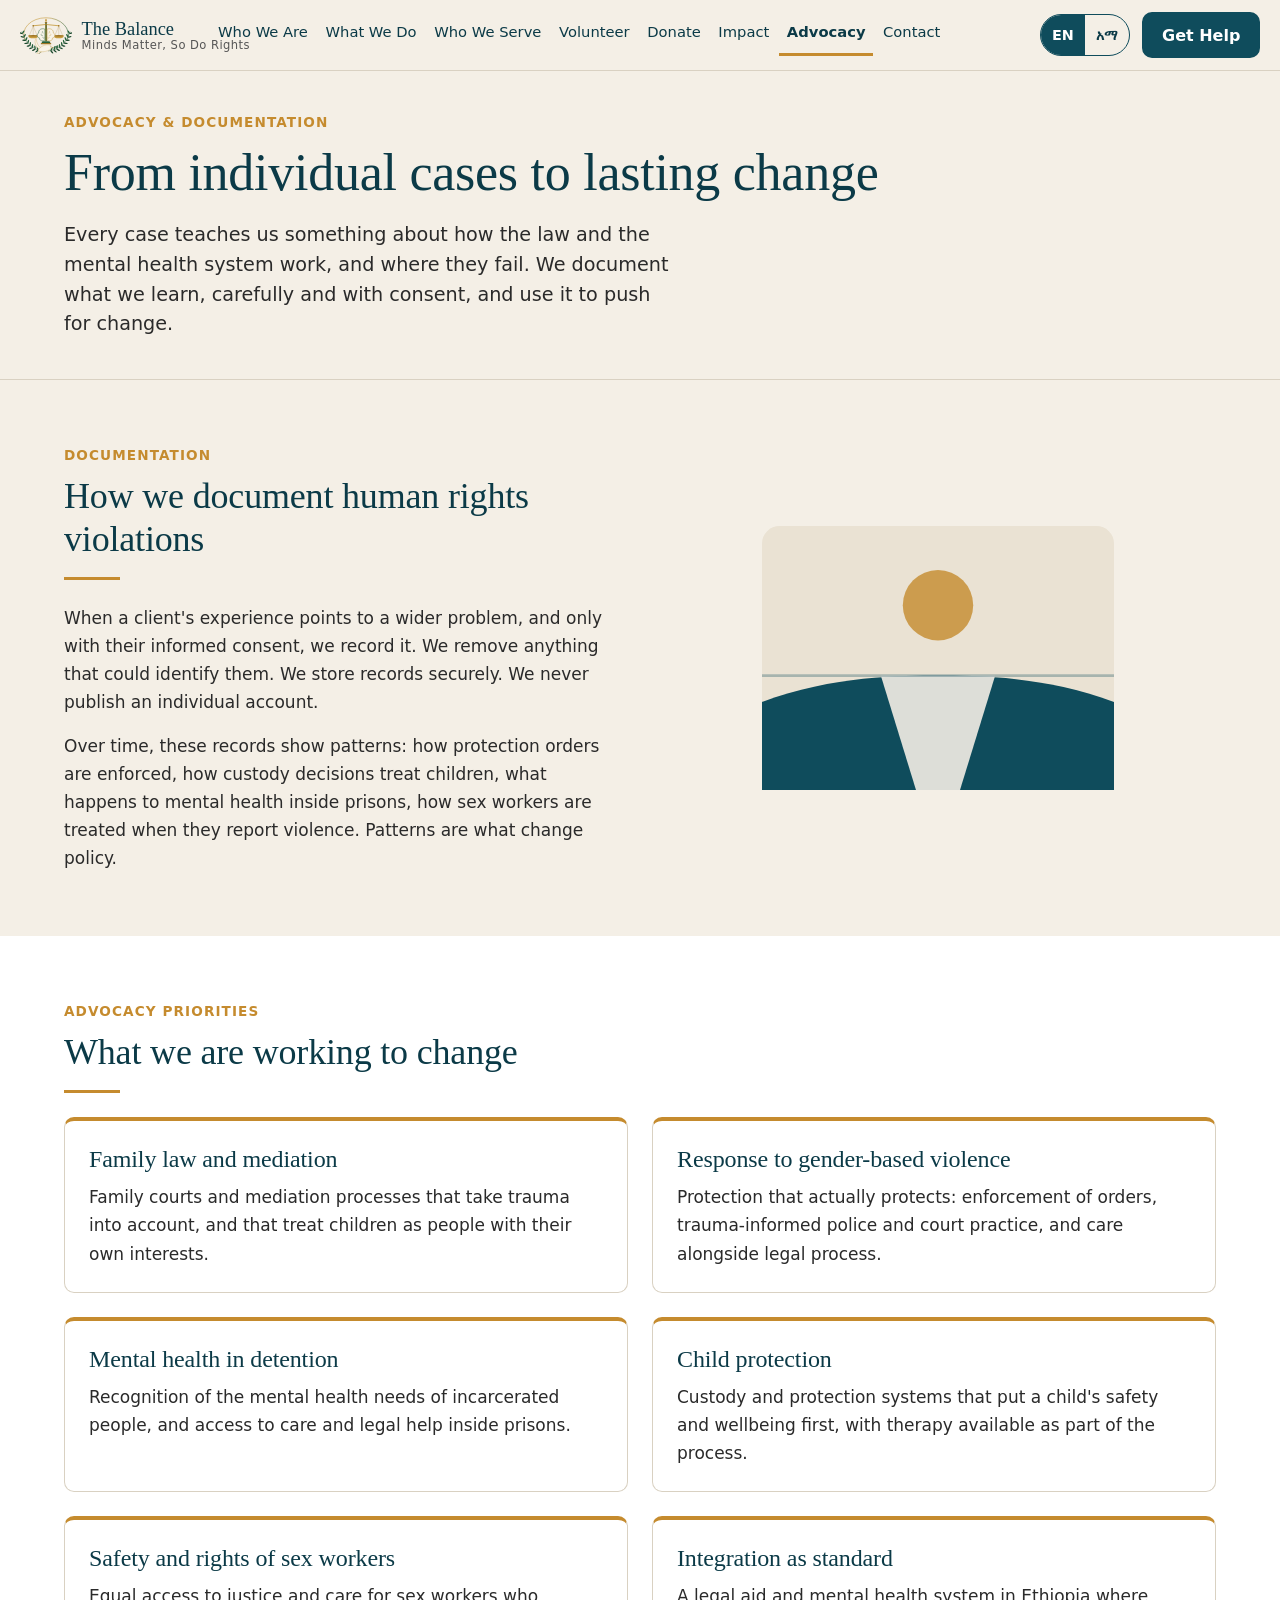
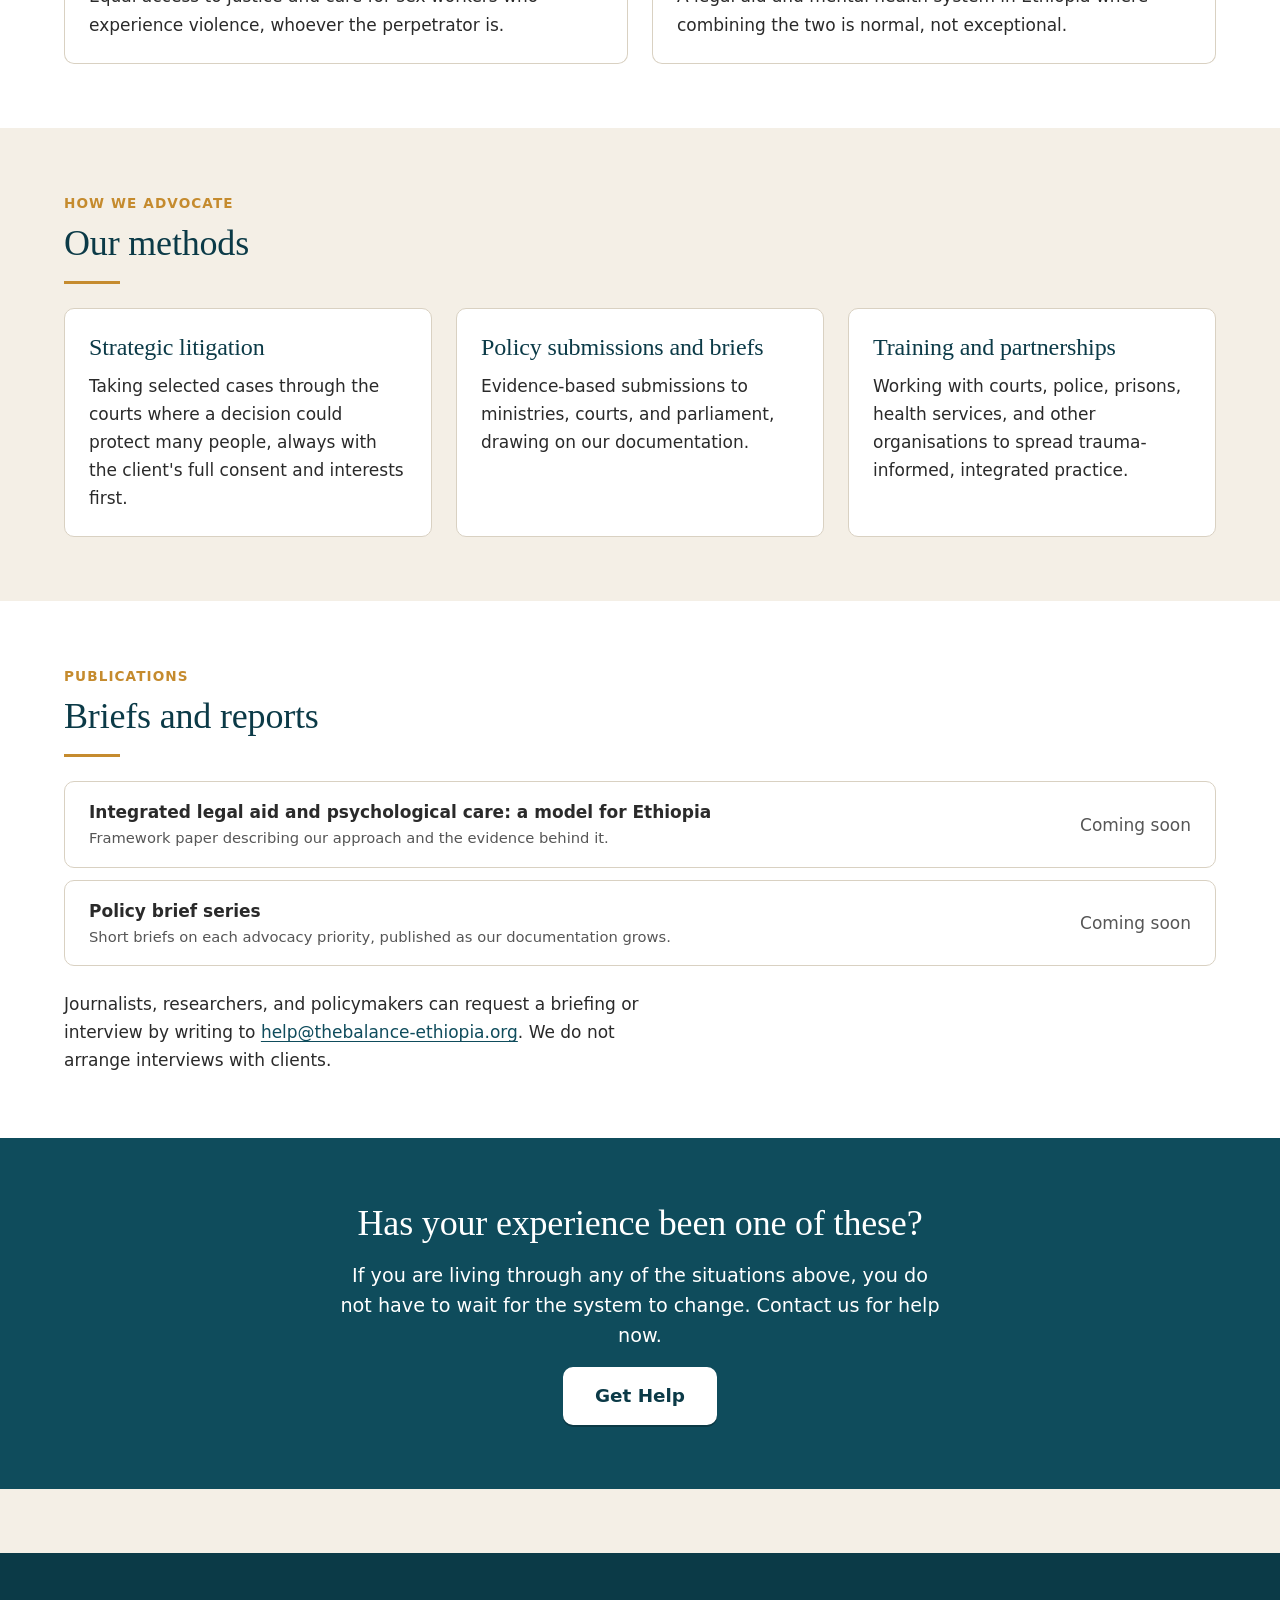
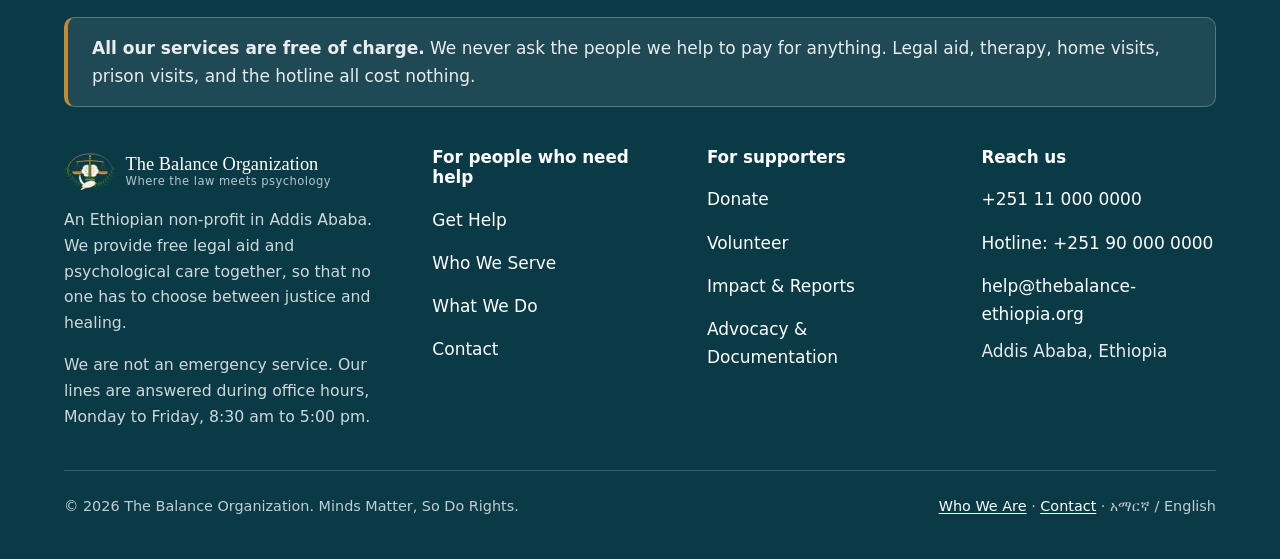
==== commit 661f9941: "Add the organization logo Vector recreation of the supplied logo artwork: scales holding a green and" ====
--- a/advocacy.html
+++ b/advocacy.html
@@ -14,7 +14,7 @@
 <header class="site-header">
   <div class="wrap site-header__bar">
     <a class="brand" href="index.html">
-      <img class="brand__mark" src="assets/img/mark.svg" alt="" width="36" height="36">
+      <img class="brand__mark" src="assets/img/mark.svg" alt="" width="52" height="38">
       <span class="brand__name">The Balance<small>Minds Matter, So Do Rights</small></span>
     </a>
     <nav class="site-nav" id="site-nav" aria-label="Main" data-open="false">
@@ -172,7 +172,7 @@
     <div class="footer-grid">
       <div class="footer-brand">
         <a class="brand" href="index.html">
-          <img class="brand__mark" src="assets/img/mark.svg" alt="" width="36" height="36">
+          <img class="brand__mark" src="assets/img/mark.svg" alt="" width="52" height="38">
           <span class="brand__name">The Balance Organization<small>Where the law meets psychology</small></span>
         </a>
         <p>An Ethiopian non-profit in Addis Ababa. We provide free legal aid and psychological care together, so that no one has to choose between justice and healing.</p>
--- a/assets/css/style.css
+++ b/assets/css/style.css
@@ -198,7 +198,7 @@
   text-decoration: none; color: var(--teal-dark);
   margin-right: auto; min-height: var(--tap);
 }
-.brand__mark { width: 2.25rem; height: 2.25rem; flex: none; }
+.brand__mark { width: 3.25rem; height: auto; flex: none; }
 .brand__name {
   font-family: var(--font-serif); font-size: 1.15rem; line-height: 1.1; white-space: nowrap;
 }
@@ -520,6 +520,7 @@
 .flow-actions { display: flex; flex-wrap: wrap; gap: 0.75rem; align-items: center; }
 .art { max-width: 22rem; margin-inline: auto; }
 .art--wide { max-width: 34rem; }
+.logo-frame { background: var(--white); border: 1px solid var(--line); border-radius: var(--radius); padding: var(--space-3); }
 .two-up { display: grid; gap: var(--space-4); align-items: center; }
 @media (min-width: 52em) { .two-up { grid-template-columns: 1fr 1fr; } .two-up--art-left .two-up__art { order: -1; } }
 
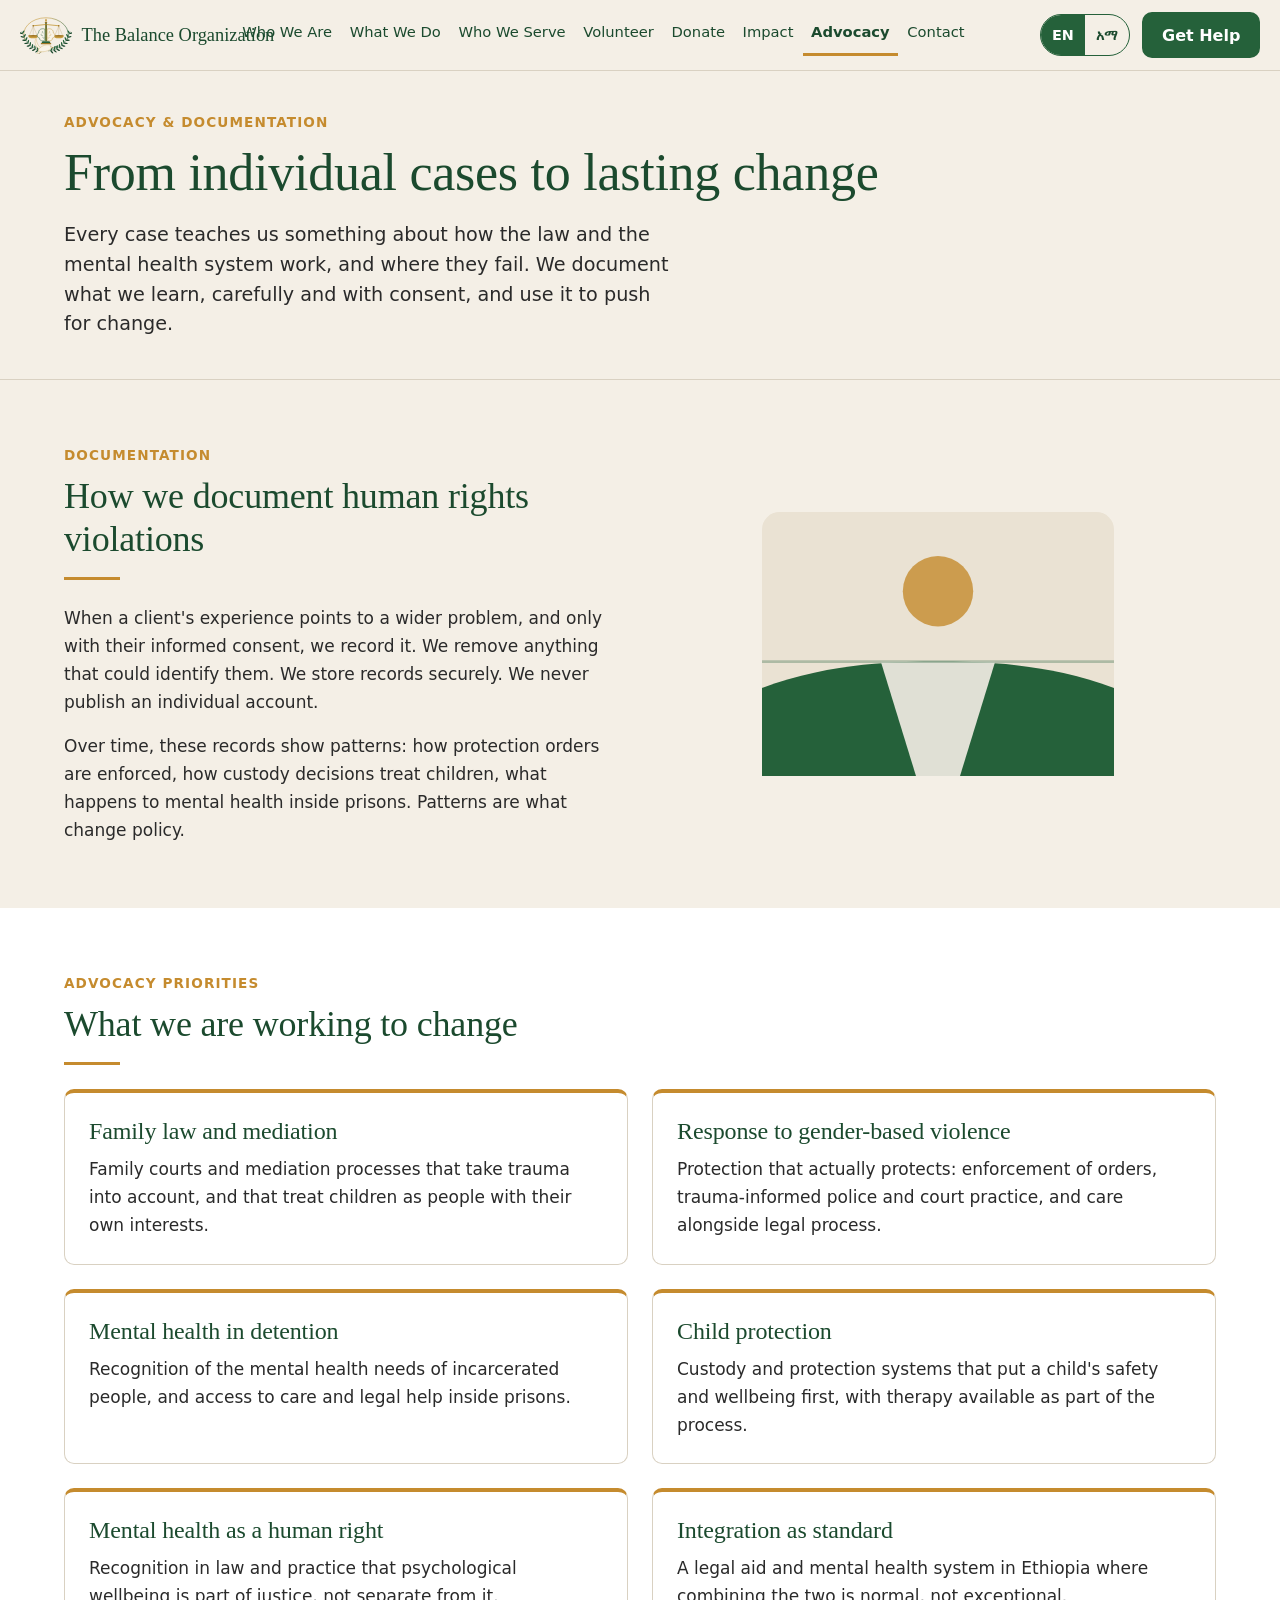
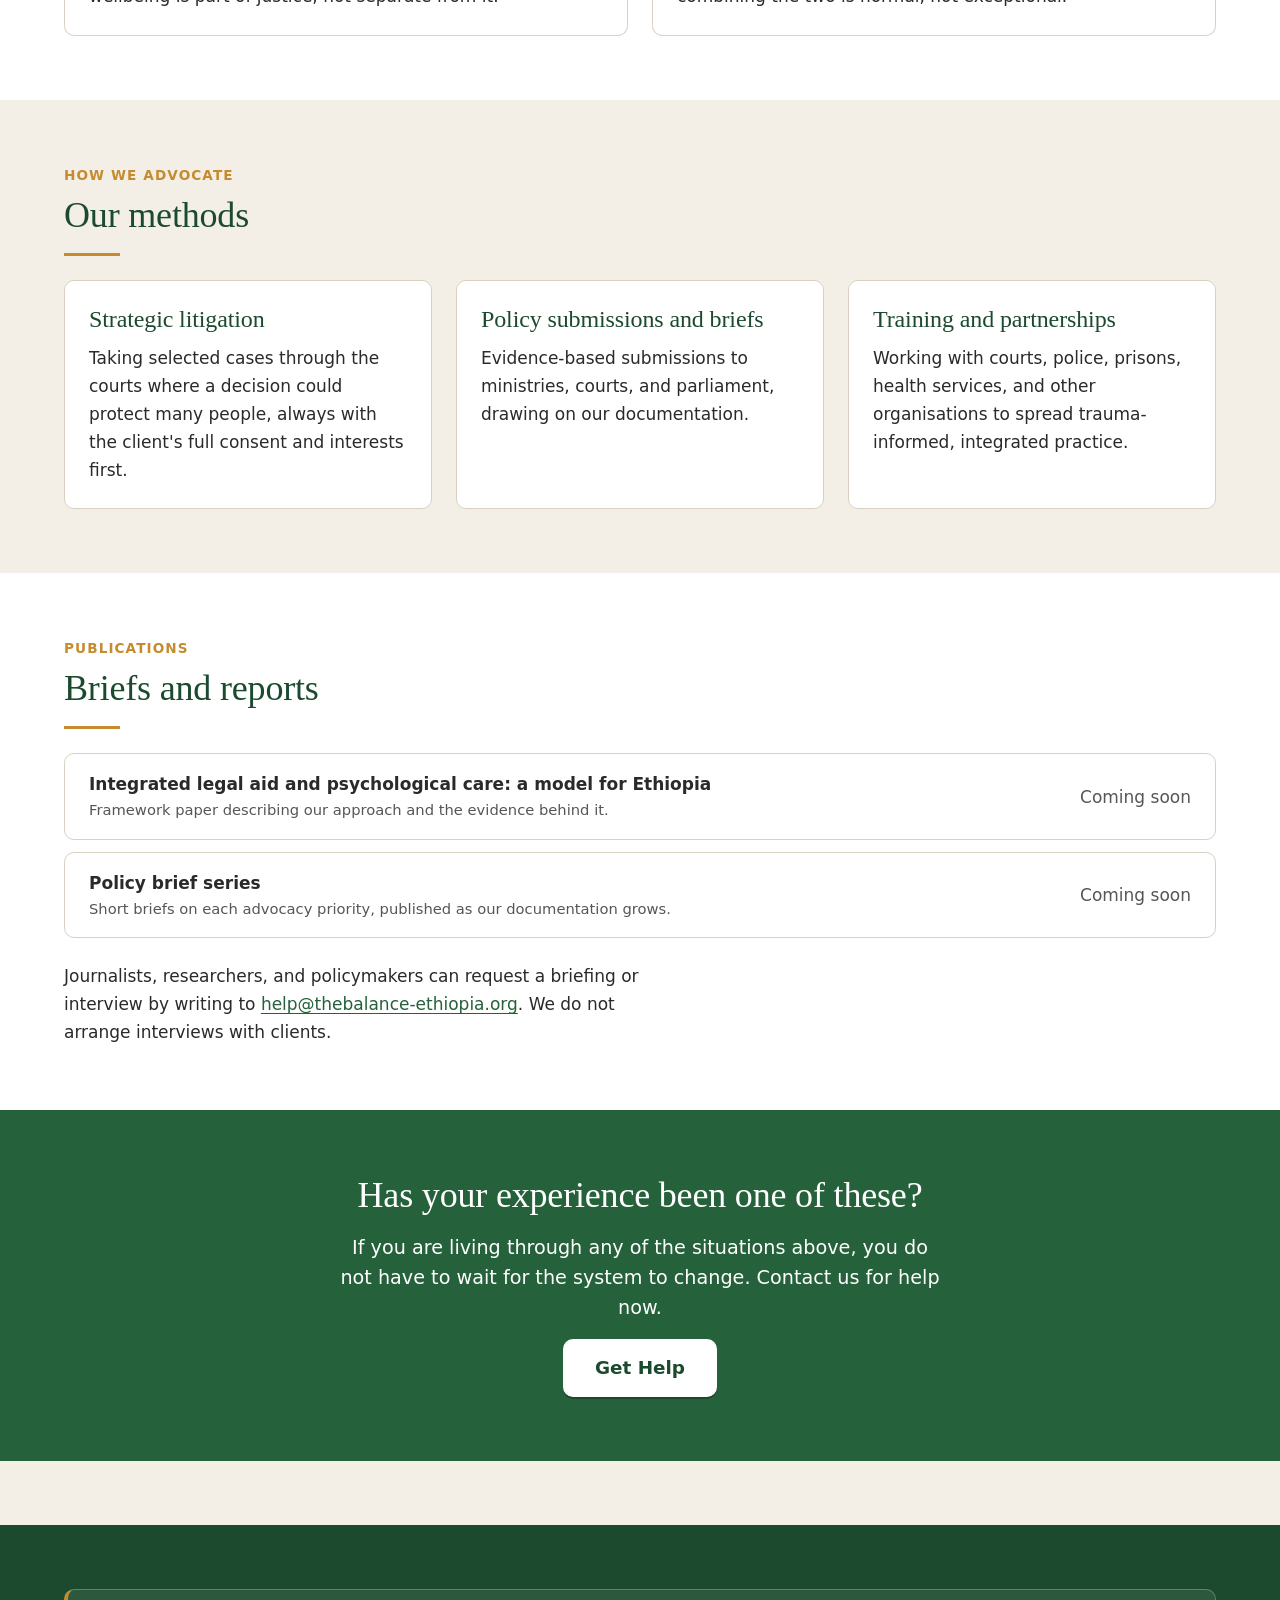
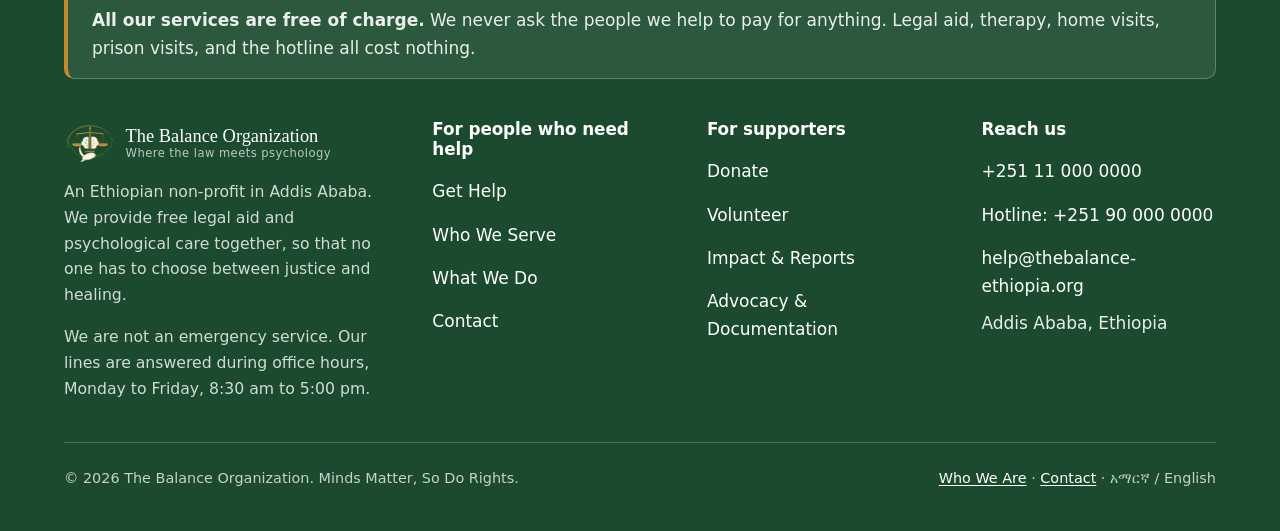
==== commit 0dce01f3: "Revise site to the organisation's brief: green palette, new home page, updated content - Green and g" ====
--- a/advocacy.html
+++ b/advocacy.html
@@ -5,7 +5,7 @@
   <meta name="viewport" content="width=device-width, initial-scale=1">
   <title>Advocacy & Documentation · The Balance Organization</title>
   <meta name="description" content="How we document human rights violations with consent and use what we learn to change law and practice in Ethiopia.">
-  <meta name="theme-color" content="#0F4C5C">
+  <meta name="theme-color" content="#25613A">
   <link rel="icon" href="favicon.svg" type="image/svg+xml">
   <link rel="stylesheet" href="assets/css/style.css">
 </head>
@@ -14,8 +14,8 @@
 <header class="site-header">
   <div class="wrap site-header__bar">
     <a class="brand" href="index.html">
-      <img class="brand__mark" src="assets/img/mark.svg" alt="" width="52" height="38">
-      <span class="brand__name">The Balance<small>Minds Matter, So Do Rights</small></span>
+      <img class="brand__mark" src="assets/img/mark.svg" alt="" width="36" height="36">
+      <span class="brand__name">The Balance Organization</span>
     </a>
     <nav class="site-nav" id="site-nav" aria-label="Main" data-open="false">
       <ul>
@@ -66,7 +66,7 @@
       <h2>How we document human rights violations</h2>
       <hr class="rule">
       <p class="measure">When a client's experience points to a wider problem, and only with their informed consent, we record it. We remove anything that could identify them. We store records securely. We never publish an individual account.</p>
-      <p class="measure">Over time, these records show patterns: how protection orders are enforced, how custody decisions treat children, what happens to mental health inside prisons, how sex workers are treated when they report violence. Patterns are what change policy.</p>
+      <p class="measure">Over time, these records show patterns: how protection orders are enforced, how custody decisions treat children, what happens to mental health inside prisons. Patterns are what change policy.</p>
     </div>
     <div class="two-up__art art">
       <img src="assets/img/path.svg" alt="" width="400" height="300">
@@ -97,8 +97,8 @@
         <p>Custody and protection systems that put a child's safety and wellbeing first, with therapy available as part of the process.</p>
       </div>
       <div class="card card--accent">
-        <h3>Safety and rights of sex workers</h3>
-        <p>Equal access to justice and care for sex workers who experience violence, whoever the perpetrator is.</p>
+        <h3>Mental health as a human right</h3>
+        <p>Recognition in law and practice that psychological wellbeing is part of justice, not separate from it.</p>
       </div>
       <div class="card card--accent">
         <h3>Integration as standard</h3>
@@ -155,7 +155,7 @@
   </div>
 </section>
 
-<section class="section section--teal">
+<section class="section section--green">
   <div class="wrap center">
     <h2>Has your experience been one of these?</h2>
     <p class="lead measure">If you are living through any of the situations above, you do not have to wait for the system to change. Contact us for help now.</p>
@@ -172,7 +172,7 @@
     <div class="footer-grid">
       <div class="footer-brand">
         <a class="brand" href="index.html">
-          <img class="brand__mark" src="assets/img/mark.svg" alt="" width="52" height="38">
+          <img class="brand__mark" src="assets/img/mark.svg" alt="" width="36" height="36">
           <span class="brand__name">The Balance Organization<small>Where the law meets psychology</small></span>
         </a>
         <p>An Ethiopian non-profit in Addis Ababa. We provide free legal aid and psychological care together, so that no one has to choose between justice and healing.</p>
--- a/assets/css/style.css
+++ b/assets/css/style.css
@@ -4,9 +4,9 @@
    ========================================================================== */
 
 :root {
-  --teal: #0F4C5C;
-  --teal-dark: #0B3A47;
-  --teal-soft: #E3EDEF;
+  --green: #25613A;
+  --green-dark: #1B4A2E;
+  --green-soft: #E4EEE5;
   --sand: #F4EFE6;
   --sand-deep: #EAE2D3;
   --gold: #C58B2E;
@@ -54,7 +54,7 @@
   font-family: var(--font-serif);
   font-weight: 400;
   line-height: 1.2;
-  color: var(--teal-dark);
+  color: var(--green-dark);
   margin: 0 0 var(--space-2);
   letter-spacing: -0.005em;
 }
@@ -66,8 +66,8 @@
 p:last-child, ul:last-child, ol:last-child { margin-bottom: 0; }
 ul, ol { padding-left: 1.25rem; }
 li { margin-bottom: 0.4rem; }
-a { color: var(--teal); text-underline-offset: 0.15em; }
-a:hover { color: var(--teal-dark); }
+a { color: var(--green); text-underline-offset: 0.15em; }
+a:hover { color: var(--green-dark); }
 strong { font-weight: 600; }
 small { font-size: 0.9rem; }
 hr { border: 0; border-top: 1px solid var(--line); margin: var(--space-4) 0; }
@@ -88,7 +88,7 @@
 
 .skip-link {
   position: absolute; left: 0.5rem; top: -4rem;
-  background: var(--teal); color: var(--white);
+  background: var(--green); color: var(--white);
   padding: 0.75rem 1rem; border-radius: var(--radius);
   z-index: 100; text-decoration: none;
 }
@@ -104,10 +104,10 @@
 
 .section { padding: var(--space-5) 0; }
 .section--tight { padding: var(--space-4) 0; }
-.section--teal { background: var(--teal); color: var(--white); }
-.section--teal h1, .section--teal h2, .section--teal h3, .section--teal h4 { color: var(--white); }
-.section--teal a { color: var(--white); }
-.section--teal .muted { color: rgba(255,255,255,0.85); }
+.section--green { background: var(--green); color: var(--white); }
+.section--green h1, .section--green h2, .section--green h3, .section--green h4 { color: var(--white); }
+.section--green a { color: var(--white); }
+.section--green .muted { color: rgba(255,255,255,0.85); }
 .section--white { background: var(--white); }
 .section--deep { background: var(--sand-deep); }
 
@@ -121,7 +121,7 @@
   margin-bottom: var(--space-1);
   display: block;
 }
-.section--teal .eyebrow { color: var(--gold-soft); }
+.section--green .eyebrow { color: var(--gold-soft); }
 .lead { font-size: 1.2rem; line-height: 1.55; }
 .muted { color: var(--ink-muted); }
 
@@ -159,27 +159,27 @@
   line-height: 1.2; text-align: center;
 }
 .btn--help {
-  background: var(--teal); color: var(--white); border-color: var(--teal);
+  background: var(--green); color: var(--white); border-color: var(--green);
   font-size: 1.15rem; padding: 1rem 1.9rem;
-  box-shadow: 0 2px 0 var(--teal-dark);
-}
-.btn--help:hover, .btn--help:focus-visible { background: var(--teal-dark); border-color: var(--teal-dark); color: var(--white); }
-.section--teal .btn--help { background: var(--white); color: var(--teal-dark); border-color: var(--white); box-shadow: 0 2px 0 rgba(0,0,0,0.25); }
-.section--teal .btn--help:hover { background: var(--sand); color: var(--teal-dark); border-color: var(--sand); }
+  box-shadow: 0 2px 0 var(--green-dark);
+}
+.btn--help:hover, .btn--help:focus-visible { background: var(--green-dark); border-color: var(--green-dark); color: var(--white); }
+.section--green .btn--help { background: var(--white); color: var(--green-dark); border-color: var(--white); box-shadow: 0 2px 0 rgba(0,0,0,0.25); }
+.section--green .btn--help:hover { background: var(--sand); color: var(--green-dark); border-color: var(--sand); }
 
 .btn--secondary {
-  background: transparent; color: var(--teal-dark); border-color: var(--teal);
-}
-.btn--secondary:hover, .btn--secondary:focus-visible { background: var(--teal-soft); color: var(--teal-dark); }
-.section--teal .btn--secondary { color: var(--white); border-color: rgba(255,255,255,0.7); }
-.section--teal .btn--secondary:hover { background: rgba(255,255,255,0.12); color: var(--white); }
-
-.btn--quiet { background: transparent; color: var(--teal); border-color: transparent; text-decoration: underline; text-underline-offset: 0.2em; }
+  background: transparent; color: var(--green-dark); border-color: var(--green);
+}
+.btn--secondary:hover, .btn--secondary:focus-visible { background: var(--green-soft); color: var(--green-dark); }
+.section--green .btn--secondary { color: var(--white); border-color: rgba(255,255,255,0.7); }
+.section--green .btn--secondary:hover { background: rgba(255,255,255,0.12); color: var(--white); }
+
+.btn--quiet { background: transparent; color: var(--green); border-color: transparent; text-decoration: underline; text-underline-offset: 0.2em; }
 .btn--block { display: flex; width: 100%; }
 .btn--sm { min-height: 2.75rem; padding: 0.6rem 1.1rem; font-size: 0.98rem; }
 
 .btn-note { display: block; margin-top: 0.75rem; font-size: 0.92rem; color: var(--ink-muted); }
-.section--teal .btn-note { color: rgba(255,255,255,0.85); }
+.section--green .btn-note { color: rgba(255,255,255,0.85); }
 
 /* --------------------------------------------------------------------------
    Header
@@ -195,7 +195,7 @@
 }
 .brand {
   display: inline-flex; align-items: center; gap: 0.6rem;
-  text-decoration: none; color: var(--teal-dark);
+  text-decoration: none; color: var(--green-dark);
   margin-right: auto; min-height: var(--tap);
 }
 .brand__mark { width: 3.25rem; height: auto; flex: none; }
@@ -206,21 +206,21 @@
 .brand__name small { display: block; font-family: var(--font-sans); font-size: 0.72rem; color: var(--ink-muted); letter-spacing: 0.04em; }
 
 .lang-toggle {
-  display: inline-flex; border: 1px solid var(--teal); border-radius: 999px;
+  display: inline-flex; border: 1px solid var(--green); border-radius: 999px;
   overflow: hidden; flex: none;
 }
 .lang-toggle button {
   min-width: 2.75rem; min-height: 2.5rem; padding: 0 0.7rem;
-  background: transparent; border: 0; color: var(--teal-dark);
+  background: transparent; border: 0; color: var(--green-dark);
   font-family: var(--font-sans); font-size: 0.9rem; font-weight: 600; cursor: pointer;
 }
-.lang-toggle button[aria-pressed="true"] { background: var(--teal); color: var(--white); }
+.lang-toggle button[aria-pressed="true"] { background: var(--green); color: var(--white); }
 
 .nav-toggle {
   display: inline-flex; align-items: center; justify-content: center;
   width: var(--tap); height: var(--tap); flex: none;
-  background: transparent; border: 1px solid var(--teal); border-radius: var(--radius);
-  color: var(--teal-dark); cursor: pointer;
+  background: transparent; border: 1px solid var(--green); border-radius: var(--radius);
+  color: var(--green-dark); cursor: pointer;
 }
 .nav-toggle svg { width: 1.4rem; height: 1.4rem; }
 .nav-toggle .icon-close { display: none; }
@@ -234,10 +234,10 @@
 .site-nav ul { list-style: none; margin: 0; padding: 0; display: flex; flex-direction: column; }
 .site-nav a {
   display: flex; align-items: center; min-height: var(--tap);
-  padding: 0.5rem 0.75rem; text-decoration: none; color: var(--teal-dark);
+  padding: 0.5rem 0.75rem; text-decoration: none; color: var(--green-dark);
   font-weight: 500; border-radius: var(--radius); border-bottom: 1px solid var(--line);
 }
-.site-nav a:hover { background: var(--teal-soft); }
+.site-nav a:hover { background: var(--green-soft); }
 .site-nav a[aria-current="page"] { font-weight: 700; box-shadow: inset 4px 0 0 var(--gold); }
 
 @media (min-width: 75em) {
@@ -286,9 +286,9 @@
   background: var(--white); border: 1px solid var(--line); border-radius: var(--radius);
   padding: var(--space-3);
 }
-.card--teal { background: var(--teal); color: var(--white); border-color: var(--teal); }
-.card--teal h2, .card--teal h3, .card--teal h4 { color: var(--white); }
-.card--teal a { color: var(--white); }
+.card--green { background: var(--green); color: var(--white); border-color: var(--green); }
+.card--green h2, .card--green h3, .card--green h4 { color: var(--white); }
+.card--green a { color: var(--white); }
 .card--soft { background: var(--sand-deep); border-color: var(--sand-deep); }
 .card--accent { border-top: 4px solid var(--gold); }
 .card h3 { margin-bottom: 0.6rem; }
@@ -300,10 +300,10 @@
   padding: var(--space-3); min-height: var(--tap);
   transition: border-color 120ms ease, transform 120ms ease;
 }
-.tile:hover, .tile:focus-visible { border-color: var(--teal); }
+.tile:hover, .tile:focus-visible { border-color: var(--green); }
 .tile h3 { font-size: 1.2rem; margin-bottom: 0.4rem; }
 .tile p { margin: 0; color: var(--ink-muted); font-size: 0.98rem; }
-.tile .tile__go { display: inline-block; margin-top: 0.75rem; color: var(--teal); font-weight: 600; }
+.tile .tile__go { display: inline-block; margin-top: 0.75rem; color: var(--green); font-weight: 600; }
 
 .checklist { list-style: none; padding: 0; }
 .checklist li { position: relative; padding-left: 1.9rem; margin-bottom: 0.6rem; }
@@ -312,7 +312,7 @@
   width: 0.9rem; height: 0.9rem; border-radius: 50%;
   background: var(--gold);
 }
-.section--teal .checklist li::before { background: var(--gold-soft); }
+.section--green .checklist li::before { background: var(--gold-soft); }
 
 .steps { list-style: none; padding: 0; counter-reset: step; display: grid; gap: var(--space-3); }
 .steps li { position: relative; padding-left: 3.6rem; counter-increment: step; }
@@ -321,41 +321,41 @@
   position: absolute; left: 0; top: 0;
   width: 2.75rem; height: 2.75rem; border-radius: 50%;
   display: grid; place-items: center;
-  background: var(--teal); color: var(--white);
+  background: var(--green); color: var(--white);
   font-family: var(--font-serif); font-size: 1.3rem;
 }
 .steps h3 { font-size: 1.25rem; margin-bottom: 0.3rem; }
 .steps p { margin: 0; }
 @media (min-width: 52em) { .steps--row { grid-template-columns: repeat(3, 1fr); } }
 
-.definition dt { font-weight: 600; color: var(--teal-dark); margin-top: var(--space-2); }
+.definition dt { font-weight: 600; color: var(--green-dark); margin-top: var(--space-2); }
 .definition dd { margin: 0.25rem 0 0; }
 
 .quote-block {
   border-left: 4px solid var(--gold); padding: 0.5rem 0 0.5rem 1.25rem;
   font-family: var(--font-serif); font-size: clamp(1.25rem, 3.5vw, 1.6rem); line-height: 1.4;
-  color: var(--teal-dark); margin: var(--space-3) 0;
-}
-.section--teal .quote-block, .card--teal .quote-block, .model__bridge .quote-block { color: var(--white); border-left-color: var(--gold-soft); }
+  color: var(--green-dark); margin: var(--space-3) 0;
+}
+.section--green .quote-block, .card--green .quote-block, .model__bridge .quote-block { color: var(--white); border-left-color: var(--gold-soft); }
 
 .notice {
   display: flex; gap: 0.9rem; align-items: flex-start;
-  background: var(--white); border: 1px solid var(--line); border-left: 5px solid var(--teal);
+  background: var(--white); border: 1px solid var(--line); border-left: 5px solid var(--green);
   border-radius: var(--radius); padding: var(--space-2) var(--space-3);
 }
-.notice svg { width: 1.6rem; height: 1.6rem; flex: none; margin-top: 0.15rem; color: var(--teal); }
+.notice svg { width: 1.6rem; height: 1.6rem; flex: none; margin-top: 0.15rem; color: var(--green); }
 .notice p { margin: 0; }
 .notice--gold { border-left-color: var(--gold); }
 .notice--gold svg { color: var(--gold); }
-.notice--calm { background: var(--teal-soft); border-color: var(--teal-soft); border-left-color: var(--teal); }
+.notice--calm { background: var(--green-soft); border-color: var(--green-soft); border-left-color: var(--green); }
 
 /* Confidentiality block — required on Get Help and Contact */
 .confidential {
-  background: var(--white); border: 2px solid var(--teal); border-radius: var(--radius);
+  background: var(--white); border: 2px solid var(--green); border-radius: var(--radius);
   padding: var(--space-3);
 }
 .confidential h2, .confidential h3 { display: flex; align-items: center; gap: 0.6rem; margin-bottom: 0.75rem; }
-.confidential svg { width: 1.6rem; height: 1.6rem; color: var(--teal); flex: none; }
+.confidential svg { width: 1.6rem; height: 1.6rem; color: var(--green); flex: none; }
 
 /* --------------------------------------------------------------------------
    Integrated model (What We Do)
@@ -363,7 +363,7 @@
 .model { display: grid; gap: var(--space-3); }
 .model__col { background: var(--white); border: 1px solid var(--line); border-radius: var(--radius); padding: var(--space-3); }
 .model__bridge {
-  background: var(--teal); color: var(--white); border-radius: var(--radius); padding: var(--space-3);
+  background: var(--green); color: var(--white); border-radius: var(--radius); padding: var(--space-3);
   display: flex; flex-direction: column; justify-content: center;
 }
 .model__bridge h2, .model__bridge h3 { color: var(--white); }
@@ -377,9 +377,9 @@
    -------------------------------------------------------------------------- */
 .form { background: var(--white); border: 1px solid var(--line); border-radius: var(--radius); padding: var(--space-3); }
 .form fieldset { border: 0; padding: 0; margin: 0 0 var(--space-3); min-width: 0; }
-.form legend { font-weight: 600; color: var(--teal-dark); padding: 0; margin-bottom: 0.5rem; font-size: 1.05rem; }
+.form legend { font-weight: 600; color: var(--green-dark); padding: 0; margin-bottom: 0.5rem; font-size: 1.05rem; }
 .field { margin-bottom: var(--space-3); }
-.field label, .field .label { display: block; font-weight: 600; margin-bottom: 0.4rem; color: var(--teal-dark); }
+.field label, .field .label { display: block; font-weight: 600; margin-bottom: 0.4rem; color: var(--green-dark); }
 .field .hint { display: block; font-weight: 400; color: var(--ink-muted); font-size: 0.92rem; margin-top: 0.15rem; }
 .field input[type="text"], .field input[type="tel"], .field input[type="email"], .field input[type="number"],
 .field select, .field textarea {
@@ -387,7 +387,7 @@
   font: inherit; color: var(--charcoal);
   background: var(--white); border: 2px solid #8C8579; border-radius: var(--radius);
 }
-.field input:focus, .field select:focus, .field textarea:focus { border-color: var(--teal); outline: 3px solid var(--gold); outline-offset: 2px; }
+.field input:focus, .field select:focus, .field textarea:focus { border-color: var(--green); outline: 3px solid var(--gold); outline-offset: 2px; }
 .field textarea { min-height: 7rem; resize: vertical; }
 .optional { font-weight: 400; color: var(--ink-muted); }
 
@@ -398,15 +398,15 @@
   border: 2px solid var(--line); border-radius: var(--radius);
   background: var(--sand); font-weight: 500; cursor: pointer; margin: 0; color: var(--charcoal);
 }
-.choice label:hover { border-color: var(--teal); }
-.choice label:has(input:checked) { border-color: var(--teal); background: var(--teal-soft); }
-.choice input { width: 1.35rem; height: 1.35rem; margin: 0.15rem 0 0; flex: none; accent-color: var(--teal); }
+.choice label:hover { border-color: var(--green); }
+.choice label:has(input:checked) { border-color: var(--green); background: var(--green-soft); }
+.choice input { width: 1.35rem; height: 1.35rem; margin: 0.15rem 0 0; flex: none; accent-color: var(--green); }
 .choice--row { grid-template-columns: repeat(auto-fit, minmax(8rem, 1fr)); }
 
 .form-actions { margin-top: var(--space-3); }
 .form-status { margin-top: var(--space-2); }
 .form-status[hidden] { display: none; }
-.form-success { background: var(--teal-soft); border-radius: var(--radius); padding: var(--space-3); }
+.form-success { background: var(--green-soft); border-radius: var(--radius); padding: var(--space-3); }
 .form-success h3 { margin-bottom: 0.5rem; }
 .error-text { color: var(--danger); font-weight: 600; }
 
@@ -419,7 +419,7 @@
   background: var(--white); border: 2px solid var(--line); border-radius: var(--radius); padding: var(--space-3);
   position: relative;
 }
-.give-card[data-selected="true"] { border-color: var(--teal); box-shadow: 0 0 0 3px var(--teal-soft); }
+.give-card[data-selected="true"] { border-color: var(--green); box-shadow: 0 0 0 3px var(--green-soft); }
 .give-card__badge {
   position: absolute; top: -0.8rem; left: var(--space-3);
   background: var(--gold); color: var(--charcoal); font-size: 0.78rem; font-weight: 700;
@@ -433,7 +433,7 @@
   border: 2px solid var(--line); border-radius: var(--radius); background: var(--sand);
   font-weight: 600; cursor: pointer; margin: 0; text-align: center; padding: 0.5rem;
 }
-.amounts label:has(input:checked) { border-color: var(--teal); background: var(--teal); color: var(--white); }
+.amounts label:has(input:checked) { border-color: var(--green); background: var(--green); color: var(--white); }
 .amounts input { position: absolute; opacity: 0; width: 0; height: 0; }
 .amount-custom { display: flex; gap: 0.5rem; align-items: center; }
 .amount-custom input { flex: 1; min-width: 0; }
@@ -446,10 +446,10 @@
   background: var(--white); border: 2px solid var(--line); border-radius: var(--radius);
   padding: var(--space-2) var(--space-3); cursor: pointer; margin: 0; min-height: var(--tap);
 }
-.fund:hover { border-color: var(--teal); }
-.fund:has(input:checked) { border-color: var(--teal); background: var(--teal-soft); }
-.fund input { width: 1.35rem; height: 1.35rem; margin-top: 0.25rem; flex: none; accent-color: var(--teal); }
-.fund strong { display: block; color: var(--teal-dark); font-family: var(--font-serif); font-weight: 400; font-size: 1.15rem; margin-bottom: 0.2rem; }
+.fund:hover { border-color: var(--green); }
+.fund:has(input:checked) { border-color: var(--green); background: var(--green-soft); }
+.fund input { width: 1.35rem; height: 1.35rem; margin-top: 0.25rem; flex: none; accent-color: var(--green); }
+.fund strong { display: block; color: var(--green-dark); font-family: var(--font-serif); font-weight: 400; font-size: 1.15rem; margin-bottom: 0.2rem; }
 .fund span { color: var(--ink-muted); font-size: 0.98rem; }
 
 .give-summary { background: var(--sand-deep); border-radius: var(--radius); padding: var(--space-2) var(--space-3); margin-bottom: var(--space-2); }
@@ -463,7 +463,7 @@
 .path { display: flex; flex-direction: column; }
 .path .btn { margin-top: auto; }
 .path dl { margin: 0 0 var(--space-3); }
-.path dt { font-weight: 600; color: var(--teal-dark); margin-top: var(--space-2); font-size: 0.95rem; letter-spacing: 0.02em; text-transform: uppercase; }
+.path dt { font-weight: 600; color: var(--green-dark); margin-top: var(--space-2); font-size: 0.95rem; letter-spacing: 0.02em; text-transform: uppercase; }
 .path dt:first-child { margin-top: 0; }
 .path dd { margin: 0.2rem 0 0; }
 
@@ -484,15 +484,15 @@
    -------------------------------------------------------------------------- */
 .contact-list { list-style: none; padding: 0; margin: 0; display: grid; gap: var(--space-2); }
 .contact-list li { display: flex; gap: 0.9rem; align-items: flex-start; }
-.contact-list svg { width: 1.6rem; height: 1.6rem; color: var(--teal); flex: none; margin-top: 0.15rem; }
-.contact-list strong { display: block; color: var(--teal-dark); }
+.contact-list svg { width: 1.6rem; height: 1.6rem; color: var(--green); flex: none; margin-top: 0.15rem; }
+.contact-list strong { display: block; color: var(--green-dark); }
 .contact-list a { font-size: 1.15rem; font-weight: 600; text-decoration: none; display: inline-block; min-height: var(--tap); padding: 0.5rem 0; }
 .contact-list a:hover { text-decoration: underline; }
 
 /* --------------------------------------------------------------------------
    Footer
    -------------------------------------------------------------------------- */
-.site-footer { background: var(--teal-dark); color: rgba(255,255,255,0.9); padding: var(--space-5) 0 var(--space-4); margin-top: var(--space-5); }
+.site-footer { background: var(--green-dark); color: rgba(255,255,255,0.9); padding: var(--space-5) 0 var(--space-4); margin-top: var(--space-5); }
 .site-footer a { color: var(--white); }
 .site-footer h2 { color: var(--white); font-size: 1.05rem; font-family: var(--font-sans); font-weight: 600; margin-bottom: 0.75rem; }
 .site-footer ul { list-style: none; padding: 0; margin: 0; }
@@ -528,3 +528,14 @@
   .site-header, .site-footer, .nav-toggle, .lang-toggle, .btn { display: none !important; }
   body { background: #fff; color: #000; }
 }
+
+/* --------------------------------------------------------------------------
+   Home: logo hero and photo band
+   -------------------------------------------------------------------------- */
+.hero--home .wordmark { font-size: clamp(2.1rem, 6.5vw, 3.4rem); letter-spacing: 0.01em; text-transform: uppercase; margin-bottom: 0.4rem; }
+.hero--home .tagline { margin-bottom: var(--space-3); }
+.hero__logo { background: #FBF8F2; border: 1px solid var(--line); border-radius: var(--radius); overflow: hidden; }
+.hero__logo img { width: 100%; height: auto; display: block; }
+@media (min-width: 52em) { .hero--home .hero__inner { grid-template-columns: 1.1fr 1fr; } }
+.photo-band { padding: 0 0 var(--space-4); }
+.photo-band img { width: 100%; height: auto; border-radius: var(--radius); display: block; }
